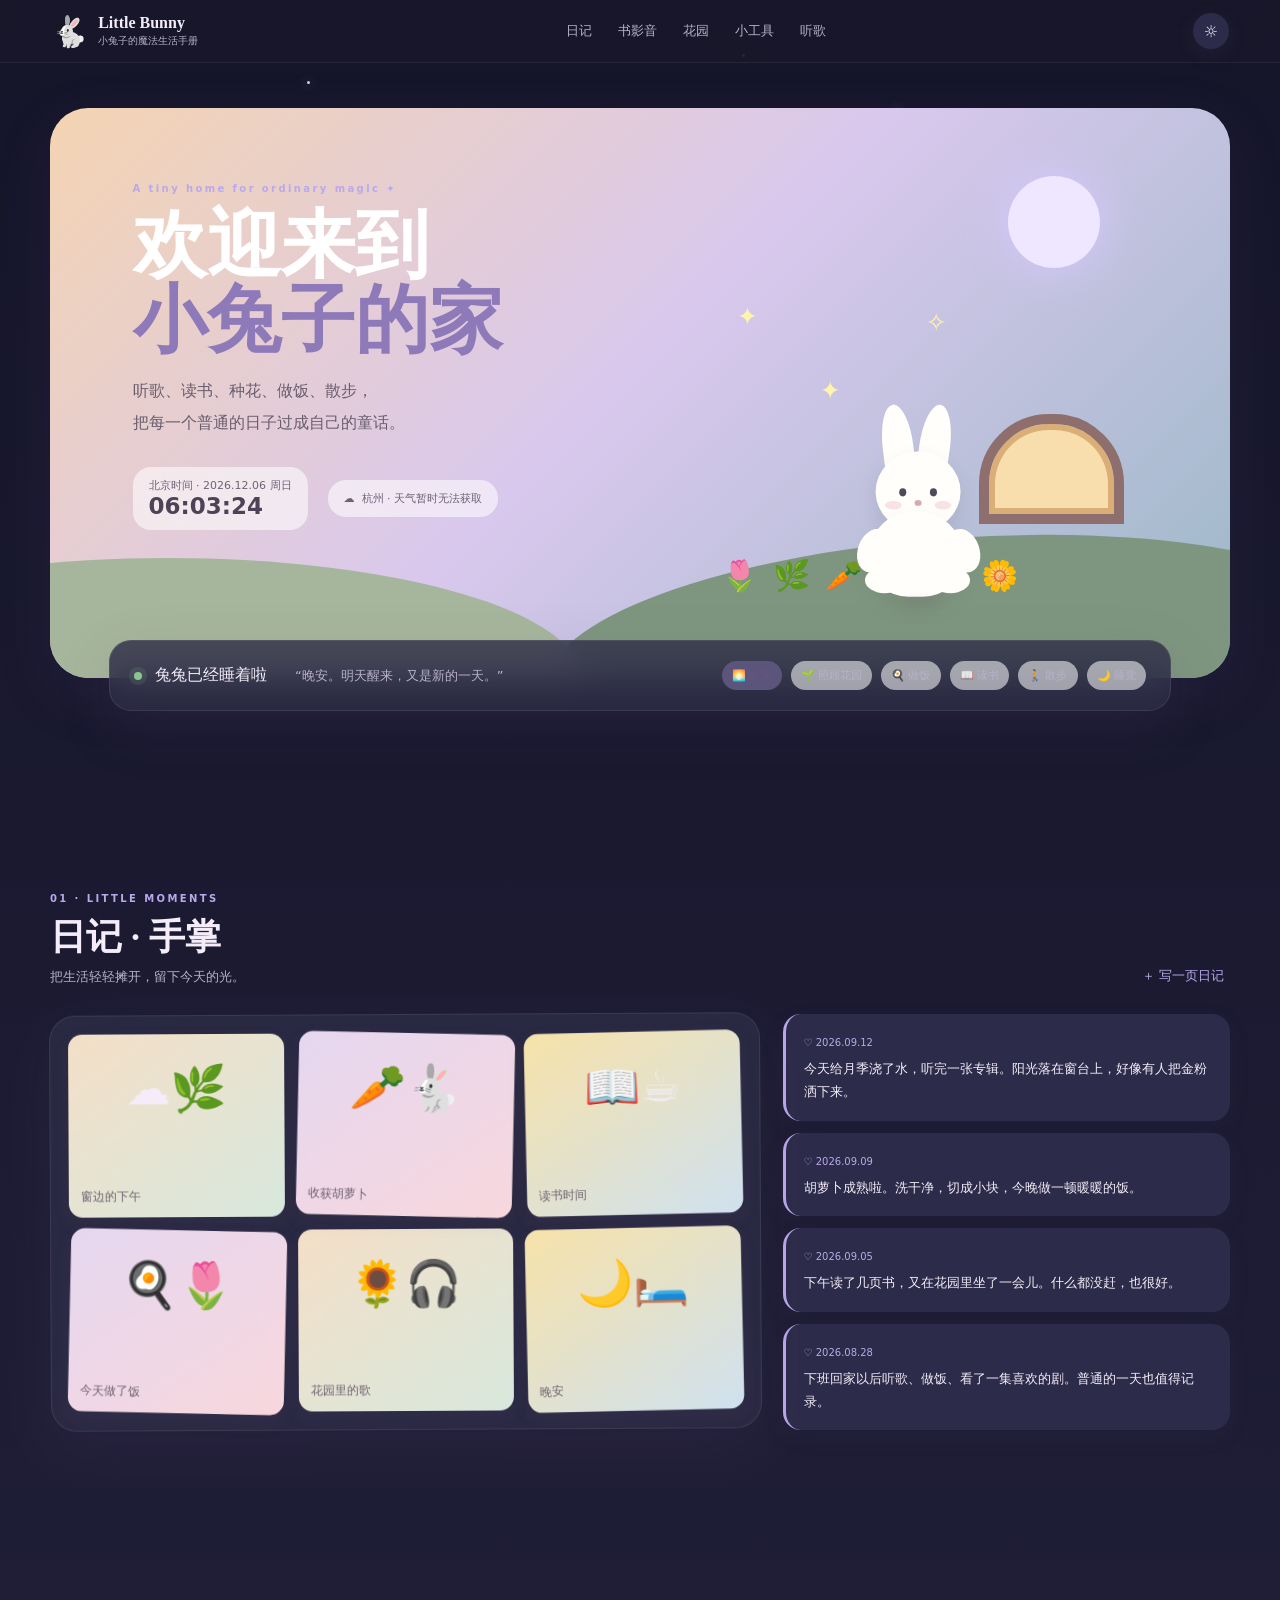
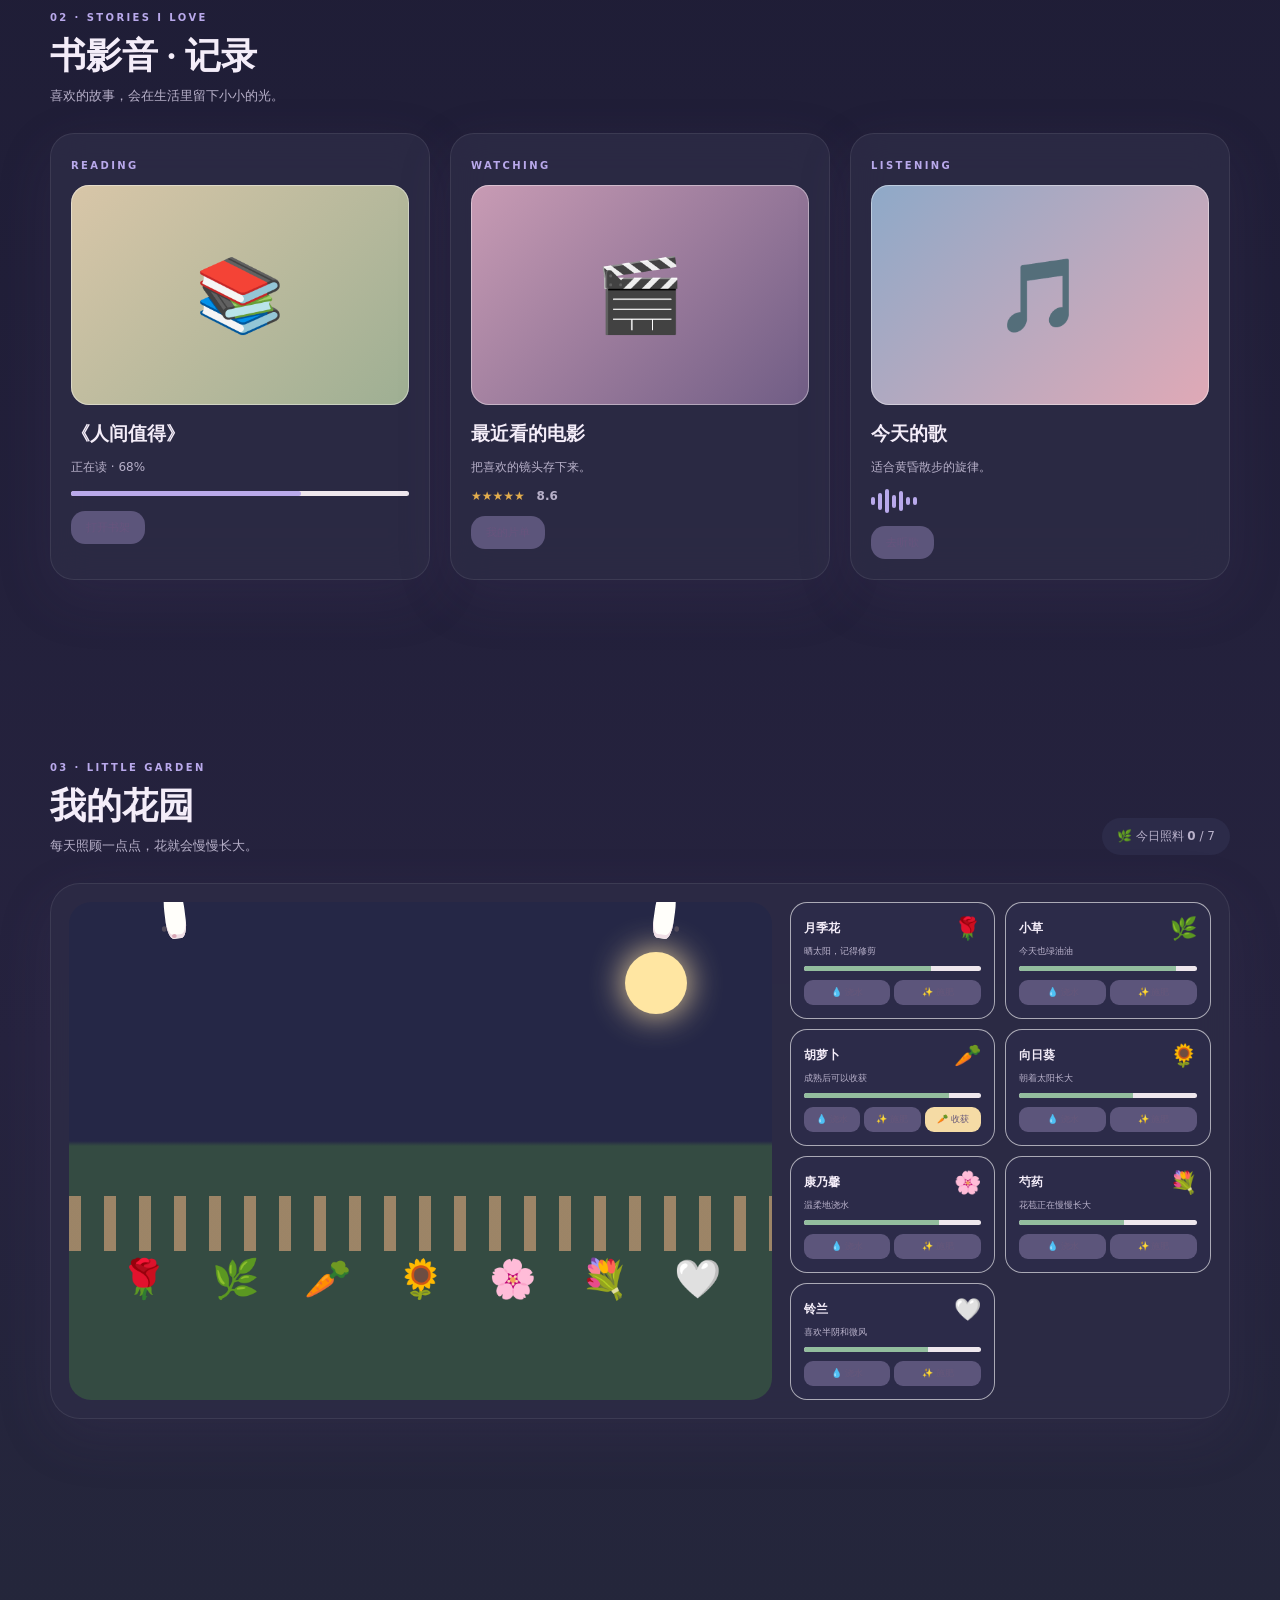
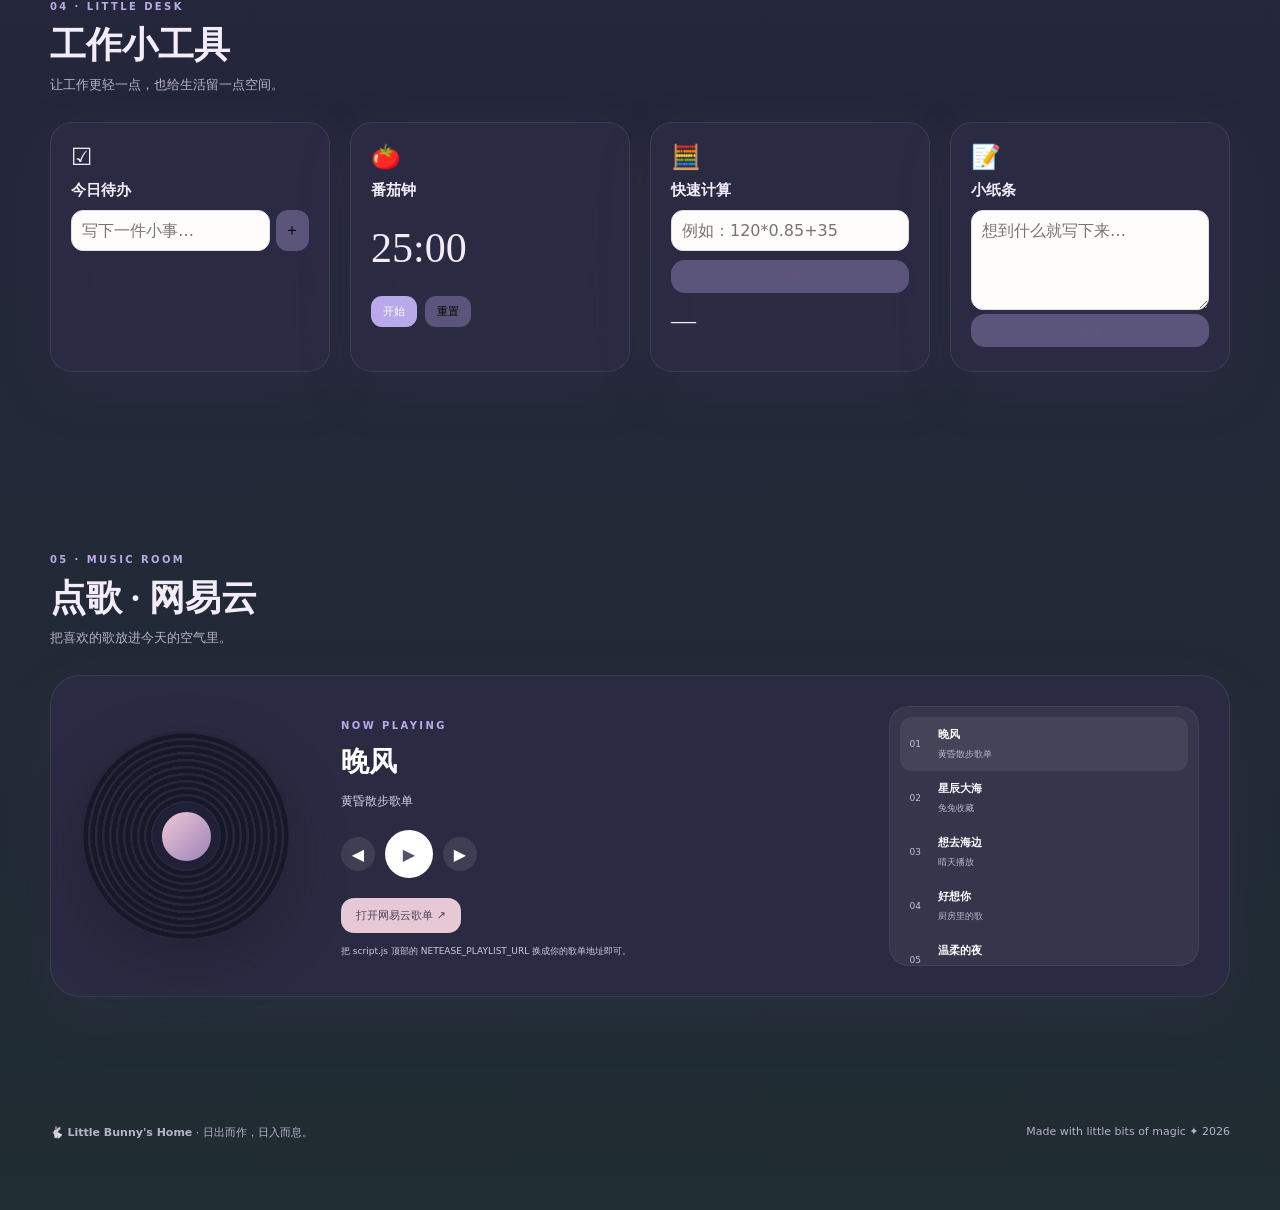
==== index.html @ 3f70b1b4 "Add files via upload" ====
<!doctype html>
<html lang="zh-CN">
<head>
  <meta charset="utf-8">
  <meta name="viewport" content="width=device-width, initial-scale=1">
  <meta name="theme-color" content="#8d7ab8">
  <meta name="description" content="小兔子的魔法生活手册：日记、书影音、花园、工作小工具与网易云音乐。">
  <title>Little Bunny's Home · 小兔子的魔法生活手册</title>
  <link rel="stylesheet" href="style.css">
</head>
<body>
  <div class="sky-layer" aria-hidden="true">
    <span class="star s1"></span><span class="star s2"></span><span class="star s3"></span>
    <span class="star s4"></span><span class="star s5"></span><span class="star s6"></span>
    <span class="cloud c1"></span><span class="cloud c2"></span>
  </div>

  <header class="topbar">
    <a class="brand" href="#home" aria-label="回到首页">
      <span class="brand-bunny">🐇</span>
      <span><b>Little Bunny</b><small>小兔子的魔法生活手册</small></span>
    </a>
    <nav>
      <a href="#diary">日记</a>
      <a href="#media">书影音</a>
      <a href="#garden">花园</a>
      <a href="#tools">小工具</a>
      <a href="#music">听歌</a>
    </nav>
    <button id="themeBtn" class="icon-btn" title="昼夜模式">☼</button>
  </header>

  <main>
    <section id="home" class="hero section">
      <div class="hero-art">
        <div class="hero-copy">
          <p class="eyebrow">A tiny home for ordinary magic ✦</p>
          <h1>欢迎来到<br><em>小兔子的家</em></h1>
          <p class="lead">听歌、读书、种花、做饭、散步，<br>把每一个普通的日子过成自己的童话。</p>
          <div class="hero-meta">
            <div><span id="cnDate">—</span><strong id="cnTime">--:--</strong></div>
            <div class="weather"><span id="weatherIcon">☁️</span><span id="weatherText">杭州天气加载中…</span></div>
          </div>
        </div>

        <div class="scene">
          <div class="moon"></div>
          <div class="hill h1"></div><div class="hill h2"></div>
          <div class="cottage-window"></div>
          <div id="heroBunny" class="bunny bunny-hero" data-state="read" aria-label="会做日常生活的白色小兔子">
            <span class="ear ear-l"></span><span class="ear ear-r"></span>
            <span class="head"><i class="eye eye-l"></i><i class="eye eye-r"></i><i class="nose"></i><i class="cheek cheek-l"></i><i class="cheek cheek-r"></i></span>
            <span class="body"></span><span class="paw paw-l"></span><span class="paw paw-r"></span>
            <span class="foot foot-l"></span><span class="foot foot-r"></span>
            <span class="prop prop-book">📖</span>
            <span class="prop prop-cup">☕</span>
            <span class="prop prop-water">💧</span>
          </div>
          <div class="garden-silhouette"><span>🌷</span><span>🌿</span><span>🥕</span><span>🌻</span><span>🌸</span><span>🌼</span></div>
          <div class="firefly f1">✦</div><div class="firefly f2">✧</div><div class="firefly f3">✦</div>
        </div>
      </div>

      <div class="daily-card glass">
        <div>
          <span class="status-dot"></span>
          <span id="bunnyStatus">兔兔正在读书</span>
        </div>
        <p id="bunnyThought">“今天也要留一点时间给喜欢的事情。”</p>
        <div class="routine">
          <span class="routine-item active">🌅 起床</span>
          <span class="routine-item">🌱 照顾花园</span>
          <span class="routine-item">🍳 做饭</span>
          <span class="routine-item">📖 读书</span>
          <span class="routine-item">🚶 散步</span>
          <span class="routine-item">🌙 睡觉</span>
        </div>
      </div>
    </section>

    <section id="diary" class="section">
      <div class="section-heading">
        <div><span class="section-kicker">01 · LITTLE MOMENTS</span><h2>日记 · 手掌</h2><p>把生活轻轻摊开，留下今天的光。</p></div>
        <button class="text-btn" onclick="addDiary()">＋ 写一页日记</button>
      </div>
      <div class="diary-grid">
        <article class="photo-wall glass">
          <div class="photo p1"><div>☁️🌿</div><span>窗边的下午</span></div>
          <div class="photo p2"><div>🥕🐇</div><span>收获胡萝卜</span></div>
          <div class="photo p3"><div>📖☕</div><span>读书时间</span></div>
          <div class="photo p4"><div>🍳🌷</div><span>今天做了饭</span></div>
          <div class="photo p5"><div>🌻🎧</div><span>花园里的歌</span></div>
          <div class="photo p6"><div>🌙🛏️</div><span>晚安</span></div>
        </article>
        <div id="diaryList" class="timeline"></div>
      </div>
    </section>

    <section id="media" class="section">
      <div class="section-heading">
        <div><span class="section-kicker">02 · STORIES I LOVE</span><h2>书影音 · 记录</h2><p>喜欢的故事，会在生活里留下小小的光。</p></div>
      </div>
      <div class="media-grid">
        <article class="media-card glass">
          <span class="tag">READING</span><div class="cover book-cover">📚</div>
          <h3>《人间值得》</h3><p>正在读 · 68%</p><div class="progress"><i style="width:68%"></i></div>
          <button class="soft-btn">打开书架</button>
        </article>
        <article class="media-card glass">
          <span class="tag">WATCHING</span><div class="cover movie-cover">🎬</div>
          <h3>最近看的电影</h3><p>把喜欢的镜头存下来。</p><div class="rating">★★★★★ <b>8.6</b></div>
          <button class="soft-btn">我的片单</button>
        </article>
        <article class="media-card glass">
          <span class="tag">LISTENING</span><div class="cover music-cover">🎵</div>
          <h3>今天的歌</h3><p>适合黄昏散步的旋律。</p><div class="wave"><i></i><i></i><i></i><i></i><i></i><i></i><i></i></div>
          <button class="soft-btn" onclick="document.querySelector('#music').scrollIntoView({behavior:'smooth'})">去听歌</button>
        </article>
      </div>
    </section>

    <section id="garden" class="section">
      <div class="section-heading">
        <div><span class="section-kicker">03 · LITTLE GARDEN</span><h2>我的花园</h2><p>每天照顾一点点，花就会慢慢长大。</p></div>
        <div class="garden-score">🌿 今日照料 <b id="gardenScore">0</b> / 7</div>
      </div>
      <div class="garden-wrap glass">
        <div class="garden-scene">
          <div class="sun"></div><div class="garden-fence"></div>
          <div class="garden-bunny bunny-small" id="gardenBunny">
            <span class="ear ear-l"></span><span class="ear ear-r"></span><span class="head"><i class="eye eye-l"></i><i class="eye eye-r"></i><i class="nose"></i></span><span class="body"></span><span class="foot foot-l"></span><span class="foot foot-r"></span>
          </div>
          <div class="plants" id="plantScene"></div>
        </div>
        <div class="plant-list" id="plantList"></div>
      </div>
    </section>

    <section id="tools" class="section">
      <div class="section-heading">
        <div><span class="section-kicker">04 · LITTLE DESK</span><h2>工作小工具</h2><p>让工作更轻一点，也给生活留一点空间。</p></div>
      </div>
      <div class="tools-grid">
        <article class="tool glass">
          <div class="tool-icon">☑️</div><h3>今日待办</h3>
          <div class="todo-row"><input id="todoInput" placeholder="写下一件小事…" /><button onclick="addTodo()">＋</button></div>
          <ul id="todoList"></ul>
        </article>
        <article class="tool glass">
          <div class="tool-icon">🍅</div><h3>番茄钟</h3>
          <div id="timer">25:00</div><div class="timer-actions"><button onclick="startTimer()">开始</button><button onclick="resetTimer()">重置</button></div>
        </article>
        <article class="tool glass">
          <div class="tool-icon">🧮</div><h3>快速计算</h3>
          <input id="calc" class="calc-input" placeholder="例如：120*0.85+35" />
          <button class="soft-btn full" onclick="calculate()">计算</button>
          <div id="calcResult" class="calc-result">—</div>
        </article>
        <article class="tool glass">
          <div class="tool-icon">📝</div><h3>小纸条</h3>
          <textarea id="memo" placeholder="想到什么就写下来…"></textarea>
          <button class="soft-btn full" onclick="saveMemo()">保存</button>
        </article>
      </div>
    </section>

    <section id="music" class="section">
      <div class="section-heading">
        <div><span class="section-kicker">05 · MUSIC ROOM</span><h2>点歌 · 网易云</h2><p>把喜欢的歌放进今天的空气里。</p></div>
      </div>
      <div class="music-room glass">
        <div class="record"><div class="record-hole"></div></div>
        <div class="music-info">
          <span class="tag">NOW PLAYING</span>
          <h3 id="trackTitle">我的网易云歌单</h3>
          <p id="trackArtist">点击下面的按钮打开你的歌单</p>
          <div class="player-actions">
            <button onclick="prevTrack()">◀</button><button class="play-btn" onclick="toggleAudio()">▶</button><button onclick="nextTrack()">▶</button>
          </div>
          <a id="neteaseLink" class="netease-btn" href="https://music.163.com/" target="_blank" rel="noopener">打开网易云歌单 ↗</a>
          <small class="hint">把 script.js 顶部的 NETEASE_PLAYLIST_URL 换成你的歌单地址即可。</small>
        </div>
        <div class="playlist" id="playlist"></div>
      </div>
    </section>
  </main>

  <footer>
    <div>🐇 <b>Little Bunny's Home</b> · 日出而作，日入而息。</div>
    <div>Made with little bits of magic ✦ <span id="year"></span></div>
  </footer>

  <audio id="bgAudio" loop preload="none"></audio>
  <div id="toast" role="status" aria-live="polite"></div>
  <script src="script.js"></script>
</body>
</html>
---- style.css ----
:root{
  --cream:#fffaf0;--paper:#fffdf8;--ink:#51475e;--muted:#8c8195;--lav:#9b89c9;
  --lav2:#dcd2f3;--pink:#efb8c8;--peach:#f7cda7;--mint:#b9d9c9;--green:#789f82;
  --gold:#e9bd67;--night:#24243c;--shadow:0 18px 55px rgba(88,68,112,.15);
  --radius:26px;--transition:all .35s cubic-bezier(.2,.75,.25,1);
}
*{box-sizing:border-box}html{scroll-behavior:smooth}body{margin:0;font-family:"Noto Sans SC","PingFang SC","Microsoft YaHei",system-ui,sans-serif;color:var(--ink);background:linear-gradient(#fff8ee,#f6f1fb 50%,#eef5ee);overflow-x:hidden}
body.night{--cream:#202039;--paper:#2c2b49;--ink:#f4edf9;--muted:#b8b1ca;--lav:#b9a9eb;--lav2:#5c557b;--pink:#9b627c;--peach:#a97855;--mint:#587b6d;--green:#93bd9e;--gold:#e4c47a;background:linear-gradient(#15152a,#26233f 60%,#202d32)}
button,a,input,textarea{font:inherit}button{cursor:pointer;border:0}a{text-decoration:none;color:inherit}
.sky-layer{position:fixed;inset:0;pointer-events:none;z-index:-1;overflow:hidden}.star{position:absolute;width:3px;height:3px;border-radius:50%;background:#fff;opacity:0;box-shadow:0 0 12px #fff;transition:opacity 1s}.night .star{opacity:.8}.s1{left:8%;top:16%}.s2{left:24%;top:9%}.s3{left:45%;top:19%}.s4{left:70%;top:12%}.s5{left:86%;top:24%}.s6{left:58%;top:6%}
.cloud{position:absolute;width:170px;height:55px;border-radius:50px;background:rgba(255,255,255,.4);filter:blur(1px);animation:cloud 28s linear infinite}.c1{top:17%;left:-200px}.c2{top:32%;left:-350px;animation-duration:42s;animation-delay:7s;transform:scale(.7)}@keyframes cloud{to{transform:translateX(calc(100vw + 500px))}}
.topbar{position:sticky;top:0;z-index:50;display:flex;align-items:center;justify-content:space-between;padding:13px clamp(16px,4vw,58px);backdrop-filter:blur(18px);background:rgba(255,250,240,.72);border-bottom:1px solid rgba(150,130,170,.12)}.night .topbar{background:rgba(25,24,43,.76)}
.brand{display:flex;gap:10px;align-items:center}.brand-bunny{font-size:30px}.brand b{display:block;font-family:Georgia,serif;font-size:16px}.brand small{display:block;font-size:10px;color:var(--muted);margin-top:2px}.topbar nav{display:flex;gap:26px;font-size:13px;color:var(--muted)}.topbar nav a{transition:var(--transition)}.topbar nav a:hover{color:var(--lav);transform:translateY(-2px)}.icon-btn{width:36px;height:36px;border-radius:50%;background:var(--paper);box-shadow:0 5px 20px #77638b1c;color:var(--ink)}
.section{width:min(1180px,calc(100% - 32px));margin:0 auto;padding:88px 0}.hero{padding-top:45px}.hero-art{min-height:570px;border-radius:38px;overflow:hidden;position:relative;background:linear-gradient(135deg,#f4d4b2,#d9c8ed 48%,#9bb8c7);box-shadow:var(--shadow)}.hero-art:before{content:"";position:absolute;inset:0;background-image:url("assets/fairy-home.png");background-size:cover;background-position:center;opacity:.32;mix-blend-mode:multiply}.hero-copy{position:relative;z-index:4;padding:65px 7%;max-width:540px}.eyebrow,.section-kicker,.tag{font-size:10px;letter-spacing:2.4px;color:var(--lav);font-weight:800}.hero h1{font-family:Georgia,"Times New Roman",serif;font-size:clamp(42px,6vw,74px);line-height:1.02;margin:14px 0;color:#594a66}.night .hero h1{color:#fff}.hero h1 em{font-style:normal;color:#8e79b9}.lead{font-size:16px;line-height:2;color:#685d6d}.hero-meta{display:flex;gap:20px;align-items:center;margin-top:28px}.hero-meta>div{padding:11px 16px;border-radius:18px;background:#ffffff8f;backdrop-filter:blur(10px);font-size:11px;color:#6e6277}.hero-meta strong{font-size:23px;display:block;color:#4d4357}.weather{display:flex;align-items:center;gap:7px!important}.scene{position:absolute;inset:0;overflow:hidden}.moon{position:absolute;right:11%;top:12%;width:92px;height:92px;border-radius:50%;background:#fff3c6;box-shadow:0 0 55px #fff2bd}.night .moon{background:#eee7ff;box-shadow:0 0 50px #d6c9ff}.hill{position:absolute;bottom:-100px;border-radius:50% 50% 0 0;background:#829c87;width:70%;height:240px}.h1{right:-12%;transform:rotate(-4deg);background:#7e967f}.h2{left:-25%;bottom:-120px;background:#a6b69c}.cottage-window{position:absolute;right:9%;bottom:27%;width:145px;height:110px;border-radius:70px 70px 0 0;background:#f8ddad;border:10px solid #8e6f6e;box-shadow:inset 0 0 0 6px #d9ae77}.garden-silhouette{position:absolute;bottom:15%;right:18%;font-size:30px;display:flex;gap:15px;z-index:3}.firefly{position:absolute;color:#fff4ad;font-size:25px;animation:float 3s ease-in-out infinite}.f1{right:33%;top:47%}.f2{right:24%;top:35%;animation-delay:1s}.f3{right:40%;top:34%;animation-delay:1.8s}@keyframes float{50%{transform:translateY(-18px) scale(1.2);opacity:.45}}
.glass{background:rgba(255,253,248,.8);border:1px solid rgba(255,255,255,.72);box-shadow:var(--shadow);backdrop-filter:blur(18px)}.night .glass{background:rgba(45,44,71,.8);border-color:#ffffff15}
.daily-card{margin:-38px 5% 0;position:relative;z-index:6;padding:20px 24px;border-radius:22px;display:flex;align-items:center;gap:28px}.status-dot{display:inline-block;width:8px;height:8px;border-radius:50%;background:#8cc58d;margin-right:8px;box-shadow:0 0 0 5px #8cc58d22}.daily-card p{margin:0;color:var(--muted);font-size:13px;flex:1}.routine{display:flex;gap:9px;flex-wrap:wrap}.routine-item{padding:7px 10px;border-radius:30px;background:#ffffff8c;font-size:11px;color:var(--muted)}.routine-item.active{background:var(--lav2);color:#665681}.section-heading{display:flex;justify-content:space-between;align-items:end;gap:20px;margin-bottom:28px}.section-heading h2{font-family:Georgia,serif;font-size:36px;margin:7px 0 6px}.section-heading p{margin:0;color:var(--muted);font-size:13px}.text-btn{background:transparent;color:var(--lav);font-size:13px}
.diary-grid{display:grid;grid-template-columns:1.35fr .85fr;gap:22px}.photo-wall{border-radius:var(--radius);padding:18px;display:grid;grid-template-columns:repeat(3,1fr);gap:13px;transform:rotate(-.3deg)}.photo{min-height:150px;border-radius:14px;padding:12px;background:linear-gradient(145deg,#f4dfc7,#d8e8dd);box-shadow:0 7px 18px #68527218;display:flex;flex-direction:column;justify-content:space-between}.photo:nth-child(2n){transform:rotate(1.5deg);background:linear-gradient(145deg,#e5d7f0,#f8d7dd)}.photo:nth-child(3n){transform:rotate(-1deg);background:linear-gradient(145deg,#f7e2a9,#cfe1ef)}.photo div{font-size:45px;text-align:center;padding-top:16px}.photo span{font-family:cursive;font-size:12px;color:#6e6170}.timeline{display:flex;flex-direction:column;gap:12px}.entry{padding:17px 18px;border-radius:18px;background:var(--paper);box-shadow:0 7px 24px #66516b12;border-left:3px solid var(--lav)}.entry small{color:var(--lav);font-size:10px}.entry p{margin:7px 0 0;font-size:13px;line-height:1.8}
.media-grid,.tools-grid{display:grid;grid-template-columns:repeat(3,1fr);gap:20px}.media-card{padding:20px;border-radius:24px}.cover{height:220px;border-radius:18px;display:grid;place-items:center;font-size:72px;margin:12px 0 16px;box-shadow:inset 0 0 0 1px #fff6}.book-cover{background:linear-gradient(135deg,#d8c6a8,#9eaf93)}.movie-cover{background:linear-gradient(135deg,#c89bb4,#705d85)}.music-cover{background:linear-gradient(135deg,#8ea9c8,#e0a9b6)}.media-card h3{margin:0 0 5px}.media-card p{color:var(--muted);font-size:12px}.progress{height:5px;background:#eee7ed;border-radius:8px;margin:15px 0}.progress i{height:100%;display:block;border-radius:8px;background:var(--lav)}.soft-btn{padding:9px 15px;border-radius:14px;background:var(--lav2);color:#67547d;font-size:11px}.rating{font-size:12px;color:#e3ad4d;margin:13px 0}.rating b{color:var(--muted);margin-left:8px}.wave{height:26px;display:flex;align-items:center;gap:3px;margin:12px 0}.wave i{display:block;width:4px;border-radius:5px;background:var(--lav);height:8px;animation:wave 1s ease-in-out infinite}.wave i:nth-child(2){height:17px;animation-delay:.1s}.wave i:nth-child(3){height:24px;animation-delay:.2s}.wave i:nth-child(4){height:13px;animation-delay:.3s}.wave i:nth-child(5){height:20px;animation-delay:.4s}@keyframes wave{50%{transform:scaleY(.45)}}
.garden-score{padding:10px 15px;border-radius:20px;background:var(--paper);font-size:12px;color:var(--muted)}.garden-wrap{display:grid;grid-template-columns:1.25fr .75fr;gap:18px;border-radius:30px;padding:18px}.garden-scene{min-height:390px;border-radius:22px;position:relative;overflow:hidden;background:linear-gradient(#b9dcf1 0 48%,#b6cba2 49% 100%)}.night .garden-scene{background:linear-gradient(#252746 0 48%,#344b42 49% 100%)}.sun{position:absolute;right:12%;top:10%;width:62px;height:62px;border-radius:50%;background:#ffe6a2;box-shadow:0 0 35px #ffe3a6}.garden-fence{position:absolute;bottom:30%;left:0;right:0;height:55px;background:repeating-linear-gradient(90deg,#c99d76 0 12px,transparent 12px 35px);opacity:.7}.plants{position:absolute;bottom:20%;left:4%;right:4%;display:flex;justify-content:space-around;align-items:end;font-size:38px}.bunny{position:absolute;width:105px;height:135px;z-index:4;transition:transform .5s}.bunny-hero{right:22%;bottom:17%;transform:scale(1.18)}.bunny-small{left:43%;bottom:20%;transform:scale(.78)}.bunny .head{position:absolute;width:72px;height:68px;left:17px;top:15px;border-radius:50%;background:#fffefa;box-shadow:0 7px 15px #65545a22}.bunny .body{position:absolute;width:78px;height:72px;left:12px;top:66px;border-radius:48% 48% 42% 42%;background:#fffefa;box-shadow:0 10px 17px #65545a22}.ear{position:absolute;width:26px;height:72px;background:#fffefa;border-radius:80% 80% 50% 50%;top:-25px;z-index:0;box-shadow:inset 0 -5px 0 #f0dfe6}.ear-l{left:23px;transform:rotate(-7deg)}.ear-r{right:25px;transform:rotate(8deg)}.eye{position:absolute;width:6px;height:7px;border-radius:50%;background:#50495a;top:31px}.eye-l{left:20px}.eye-r{right:20px}.nose{position:absolute;width:6px;height:5px;border-radius:50%;background:#d9a8b6;left:33px;top:41px}.cheek{position:absolute;width:14px;height:7px;background:#f3cbd3;border-radius:50%;top:42px;opacity:.55}.cheek-l{left:8px}.cheek-r{right:8px}.paw{position:absolute;width:27px;height:38px;background:#fffefa;border-radius:50%;top:80px;z-index:5}.paw-l{left:2px;transform:rotate(20deg)}.paw-r{right:0;transform:rotate(-20deg)}.foot{position:absolute;width:33px;height:22px;border-radius:50%;background:#fffefa;bottom:0;z-index:2}.foot-l{left:8px}.foot-r{right:8px}.prop{position:absolute;z-index:8;opacity:0;transform:scale(.7);transition:.4s}.prop-book{left:25px;top:82px}.prop-cup{right:-5px;top:95px}.prop-water{right:-9px;top:76px}.bunny[data-state="read"] .prop-book,.bunny[data-state="listen"] .prop-cup,.bunny[data-state="water"] .prop-water{opacity:1;transform:scale(1)}.bunny[data-state="sleep"]{animation:sleep 3s ease-in-out infinite}.bunny[data-state="walk"]{animation:hop .8s ease-in-out infinite}.bunny[data-state="cook"] .body{transform:rotate(-4deg)}@keyframes hop{50%{transform:translateY(-12px) translateX(15px)} }@keyframes sleep{50%{transform:translateY(8px) scale(.97)}}
.plant-list{display:grid;grid-template-columns:1fr 1fr;gap:10px;align-content:start}.plant{padding:13px;border-radius:17px;background:var(--paper);border:1px solid #ffffff99}.plant-top{display:flex;justify-content:space-between;gap:5px;align-items:center}.plant-name{font-size:12px;font-weight:700}.plant-emoji{font-size:22px}.plant small{display:block;color:var(--muted);font-size:9px;margin:4px 0 8px}.bar{height:5px;background:#eee7ed;border-radius:10px;overflow:hidden}.bar i{display:block;height:100%;background:var(--green);transition:width .5s}.plant-actions{display:flex;gap:4px;margin-top:9px}.plant-actions button{flex:1;padding:6px 3px;border-radius:9px;background:var(--lav2);font-size:9px;color:#66577a}.plant-actions button:disabled{opacity:.4}.harvest{background:#f5dba5!important}
.tools-grid{grid-template-columns:repeat(4,1fr)}.tool{border-radius:22px;padding:20px;min-height:250px}.tool-icon{font-size:24px}.tool h3{font-size:15px;margin:10px 0}.todo-row{display:flex;gap:6px}.todo-row input,.calc-input,textarea{width:100%;border:1px solid #e3dce9;background:#fffdfb;border-radius:12px;padding:10px;outline:none;color:var(--ink)}.todo-row button{width:38px;border-radius:12px;background:var(--lav2)}ul{padding:0;margin:12px 0;list-style:none}li{font-size:11px;padding:7px 0;border-bottom:1px dashed #dcd4e2;display:flex;justify-content:space-between;gap:6px}li.done{text-decoration:line-through;color:#aaa}.delete{background:none;color:#aaa}.timer-actions{display:flex;gap:8px}.timer-actions button{padding:8px 12px;border-radius:11px;background:var(--lav2);font-size:11px}.timer-actions button:first-child{background:var(--lav);color:white}.tool #timer{font-family:Georgia,serif;font-size:42px;margin:24px 0}.calc-input{margin-bottom:9px}.full{width:100%}.calc-result{font-family:Georgia,serif;font-size:25px;margin-top:14px}textarea{height:100px;resize:vertical}
.music-room{border-radius:30px;padding:30px;display:grid;grid-template-columns:230px 1fr 310px;gap:30px;align-items:center;background:linear-gradient(135deg,#34355b,#59547f 60%,#8d7390);color:#fff}.record{width:210px;height:210px;border-radius:50%;background:repeating-radial-gradient(circle,#171827 0 4px,#25263b 5px 7px);display:grid;place-items:center;box-shadow:0 20px 50px #1b1a2e80;animation:spin 8s linear infinite}.record-hole{width:65px;height:65px;border-radius:50%;background:linear-gradient(135deg,#efc8d4,#9b82b9);border:8px solid #202139}@keyframes spin{to{transform:rotate(360deg)}}.music-info h3{font-family:Georgia,serif;font-size:28px;margin:10px 0}.music-info p{color:#d8d3e5;font-size:12px}.player-actions{display:flex;gap:10px;align-items:center;margin:20px 0}.player-actions button{width:34px;height:34px;border-radius:50%;background:#ffffff18;color:#fff}.player-actions .play-btn{width:48px;height:48px;background:#fff;color:#55506d}.netease-btn{display:inline-block;padding:10px 15px;border-radius:13px;background:#e7c8d5;color:#4d4259;font-size:11px}.hint{display:block;color:#cfc9df;margin-top:12px;font-size:9px}.playlist{background:#ffffff0d;border:1px solid #ffffff12;border-radius:20px;padding:10px;max-height:260px;overflow:auto}.track{display:flex;gap:10px;align-items:center;padding:10px;border-radius:12px;cursor:pointer}.track:hover,.track.active{background:#ffffff12}.track-num{font-size:9px;color:#c6bfd4;width:18px}.track b{display:block;font-size:11px}.track small{color:#bbb4cd;font-size:9px}
footer{width:min(1180px,calc(100% - 32px));margin:0 auto;padding:40px 0 70px;display:flex;justify-content:space-between;color:var(--muted);font-size:11px}.bunny-hero:after{content:"";position:absolute;left:38px;bottom:-11px;width:34px;height:7px;border-radius:50%;background:#62566a1c;filter:blur(3px)}#toast{position:fixed;left:50%;bottom:25px;transform:translate(-50%,20px);padding:11px 17px;border-radius:20px;background:#4e4560;color:#fff;font-size:11px;opacity:0;pointer-events:none;transition:.3s;z-index:100}.show-toast{opacity:1!important;transform:translate(-50%,0)!important}
@media(max-width:900px){.topbar nav{display:none}.hero-art{min-height:650px}.hero-copy{padding:45px 28px;max-width:100%}.scene{top:240px}.bunny-hero{right:24%;bottom:16%;transform:scale(.9)}.diary-grid,.garden-wrap{grid-template-columns:1fr}.media-grid{grid-template-columns:repeat(3,1fr)}.tools-grid{grid-template-columns:repeat(2,1fr)}.music-room{grid-template-columns:170px 1fr}.record{width:160px;height:160px}.playlist{grid-column:1/-1}}
@media(max-width:620px){.section{padding:65px 0}.hero{padding-top:20px}.hero-art{border-radius:25px;min-height:670px}.hero h1{font-size:43px}.hero-meta{flex-wrap:wrap}.daily-card{margin:-25px 3% 0;display:block}.daily-card p{margin:12px 0}.photo-wall{grid-template-columns:repeat(2,1fr)}.photo{min-height:130px}.media-grid,.tools-grid{grid-template-columns:1fr}.section-heading{align-items:start;flex-direction:column}.garden-scene{min-height:340px}.plant-list{grid-template-columns:1fr 1fr}.music-room{grid-template-columns:1fr;padding:22px}.record{margin:auto}.music-info{text-align:center}.player-actions{justify-content:center}footer{display:block;text-align:center;line-height:2.1}.brand small{display:none}}
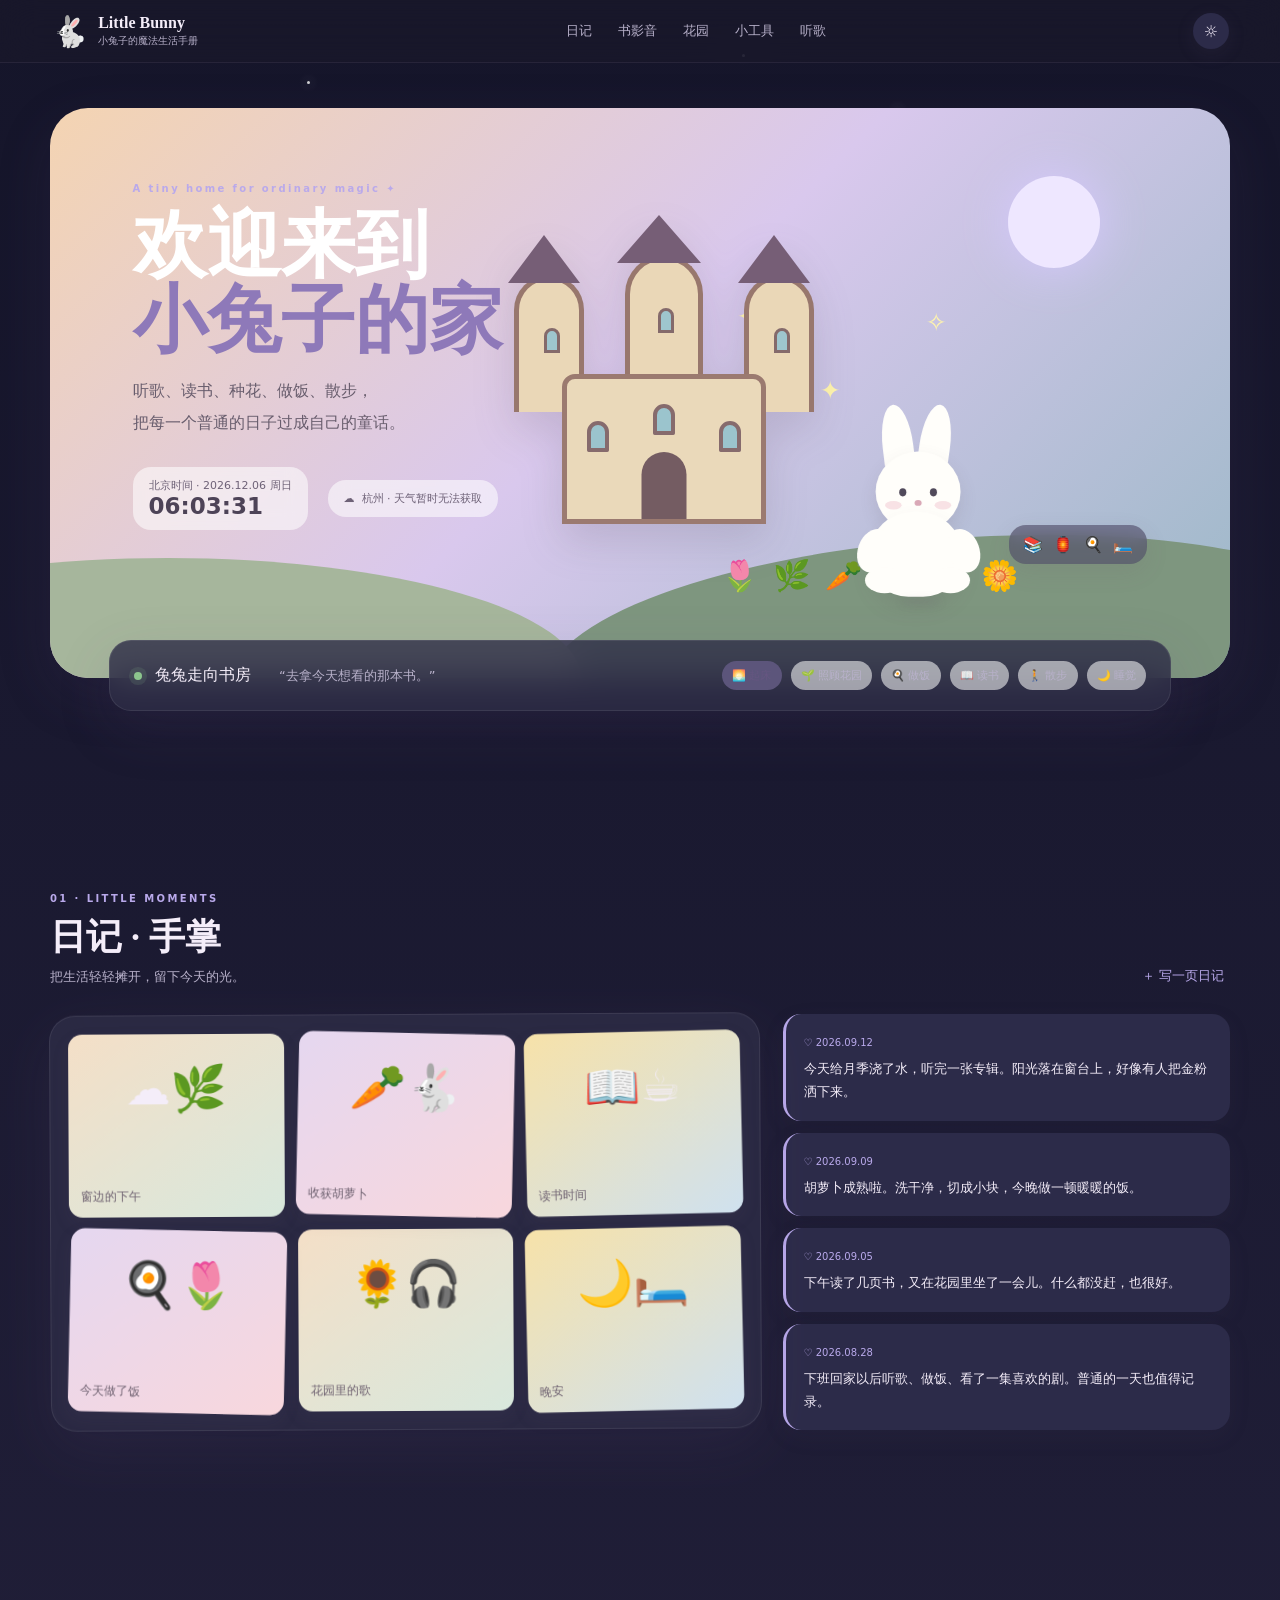
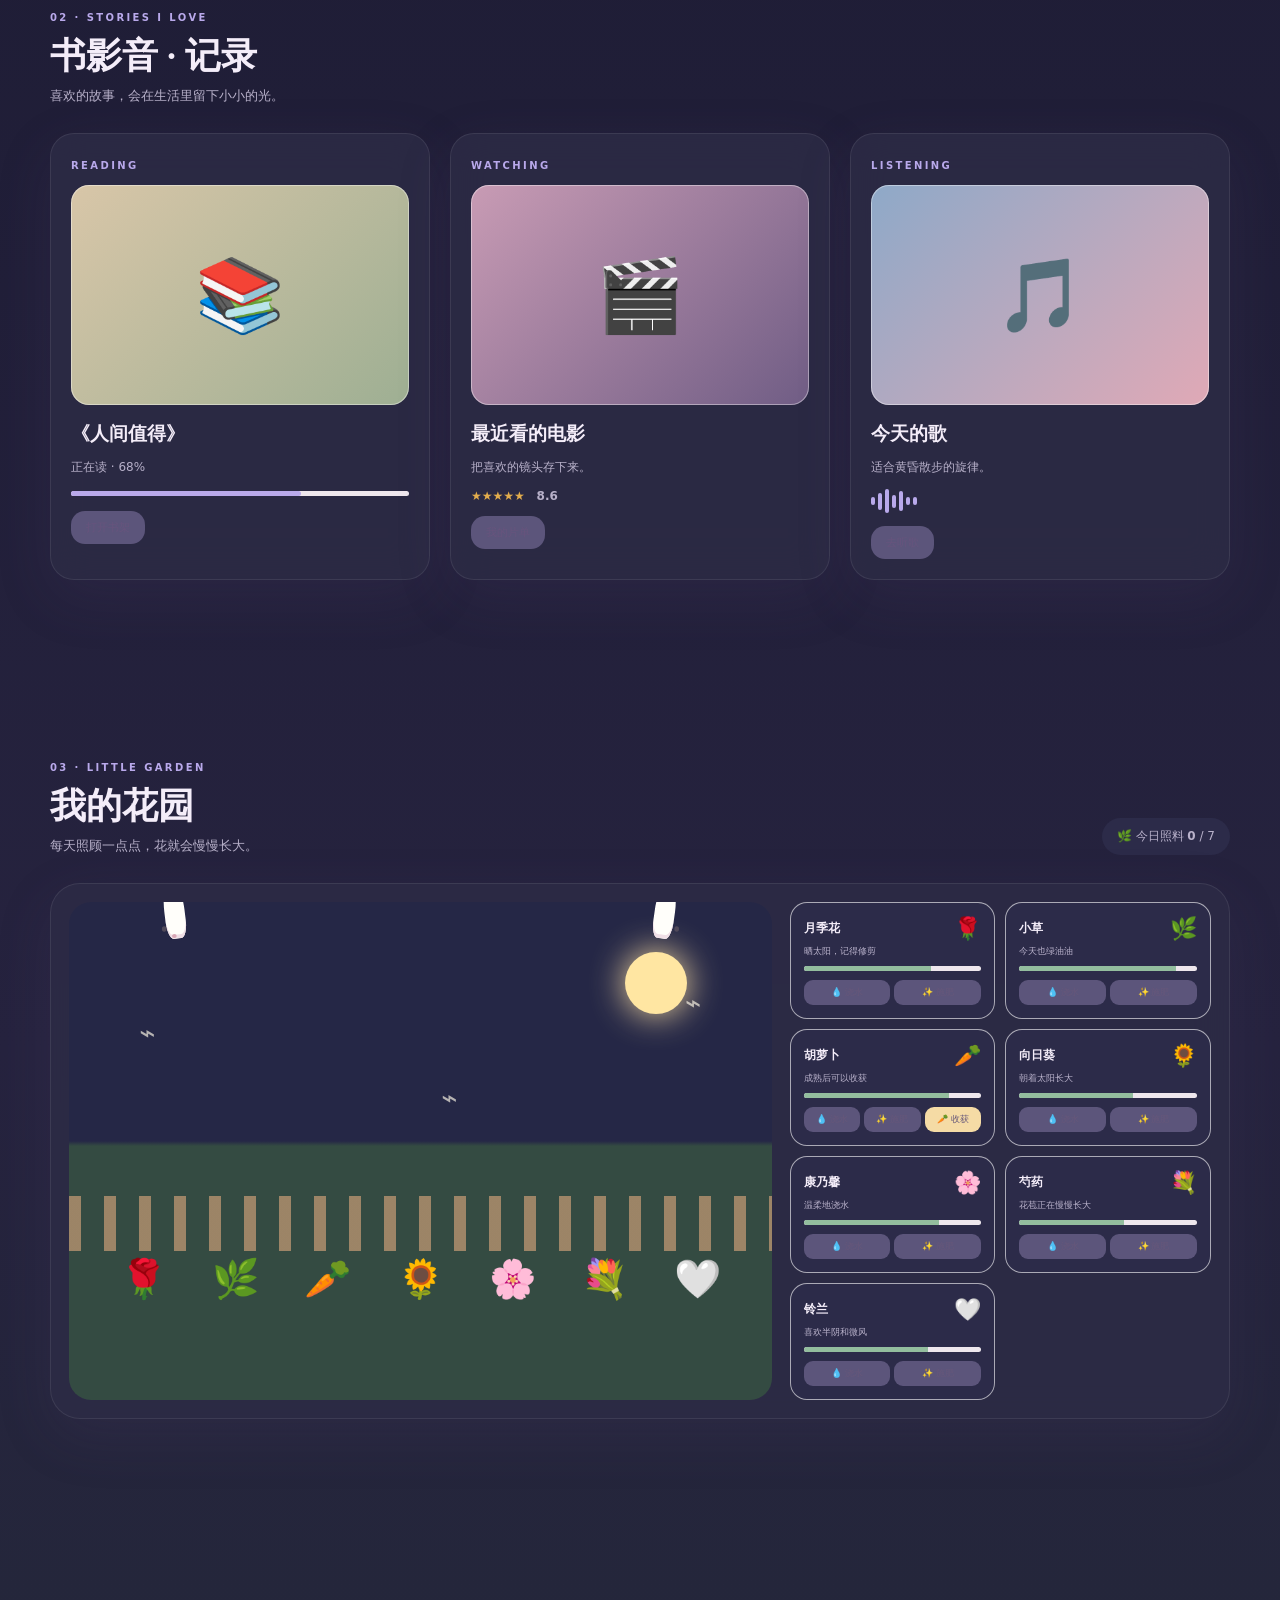
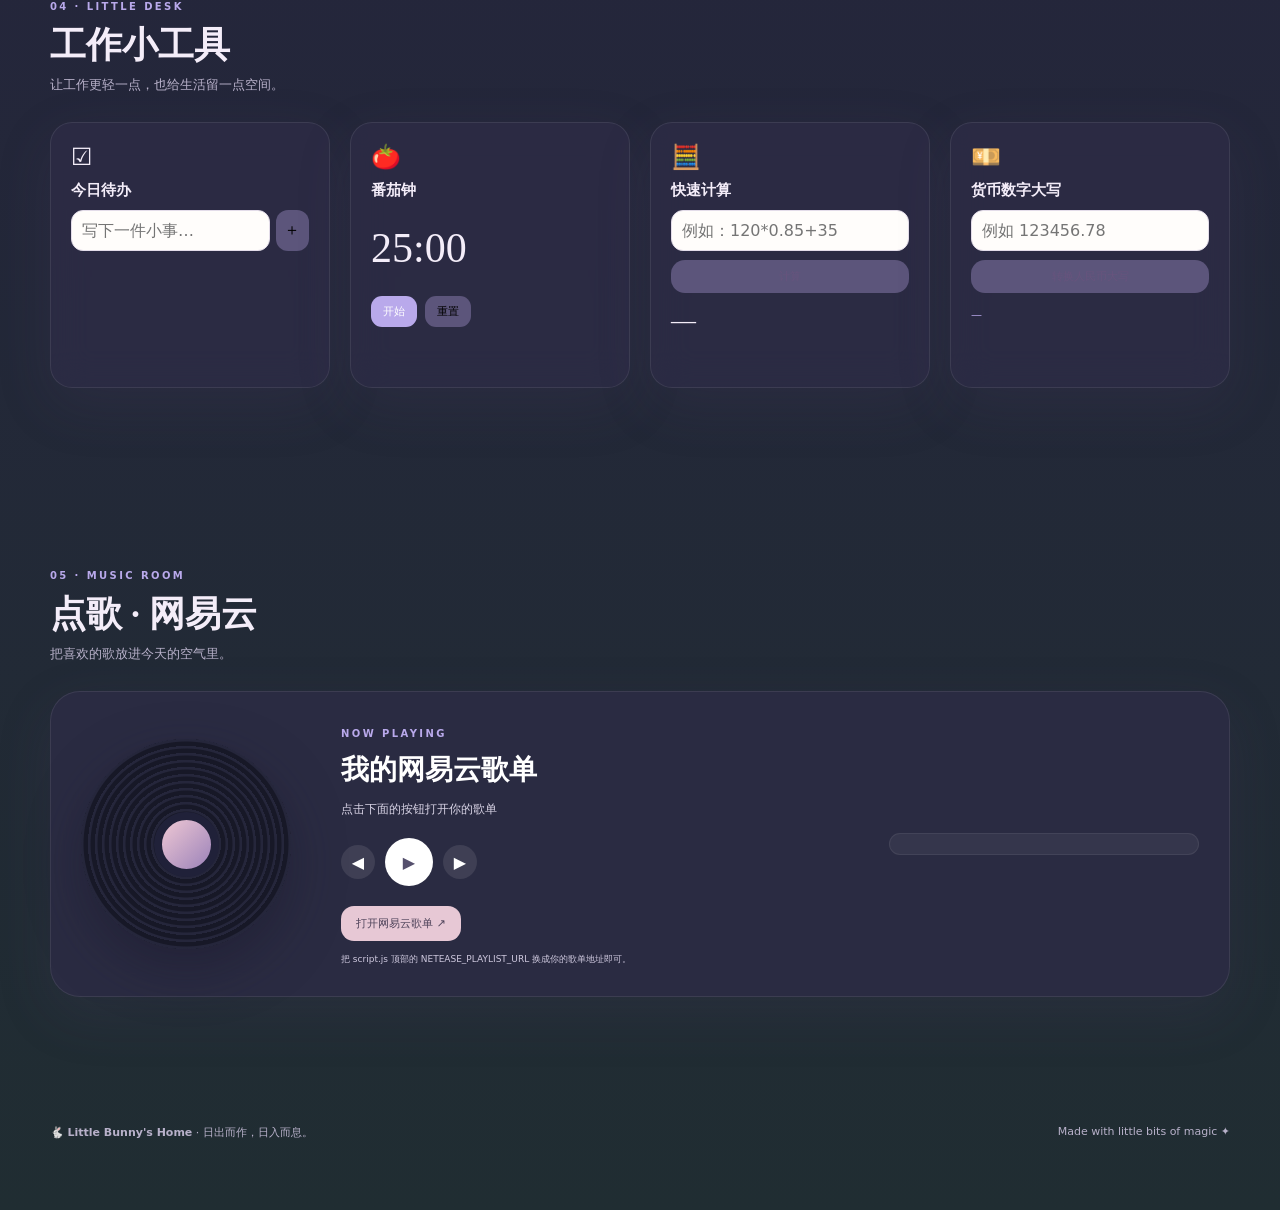
==== commit 6338ebcf: "Add files via upload" ====
--- a/index.html
+++ b/index.html
@@ -46,7 +46,11 @@
         <div class="scene">
           <div class="moon"></div>
           <div class="hill h1"></div><div class="hill h2"></div>
-          <div class="cottage-window"></div>
+          <div class="fairy-castle" aria-hidden="true">
+  <div class="castle-tower ct1"><span></span></div><div class="castle-tower ct2"><span></span></div><div class="castle-tower ct3"><span></span></div>
+  <div class="castle-house"><i class="castle-door"></i><i class="castle-win cw1"></i><i class="castle-win cw2"></i><i class="castle-win cw3"></i></div>
+</div>
+<div class="room-glow"><span>📚</span><span>🏮</span><span>🍳</span><span>🛏️</span></div>
           <div id="heroBunny" class="bunny bunny-hero" data-state="read" aria-label="会做日常生活的白色小兔子">
             <span class="ear ear-l"></span><span class="ear ear-r"></span>
             <span class="head"><i class="eye eye-l"></i><i class="eye eye-r"></i><i class="nose"></i><i class="cheek cheek-l"></i><i class="cheek cheek-r"></i></span>
@@ -126,7 +130,7 @@
       </div>
       <div class="garden-wrap glass">
         <div class="garden-scene">
-          <div class="sun"></div><div class="garden-fence"></div>
+          <div class="sun"></div><div class="garden-fence"></div><div class="wind-line wl1">⌁</div><div class="wind-line wl2">⌁</div><div class="wind-line wl3">⌁</div>
           <div class="garden-bunny bunny-small" id="gardenBunny">
             <span class="ear ear-l"></span><span class="ear ear-r"></span><span class="head"><i class="eye eye-l"></i><i class="eye eye-r"></i><i class="nose"></i></span><span class="body"></span><span class="foot foot-l"></span><span class="foot foot-r"></span>
           </div>
@@ -157,9 +161,10 @@
           <div id="calcResult" class="calc-result">—</div>
         </article>
         <article class="tool glass">
-          <div class="tool-icon">📝</div><h3>小纸条</h3>
-          <textarea id="memo" placeholder="想到什么就写下来…"></textarea>
-          <button class="soft-btn full" onclick="saveMemo()">保存</button>
+          <div class="tool-icon">💴</div><h3>货币数字大写</h3>
+          <input id="moneyInput" class="calc-input" inputmode="decimal" placeholder="例如 123456.78">
+          <button class="soft-btn full" onclick="moneyUpper()">转换人民币大写</button>
+          <div id="moneyResult" class="money-result">—</div>
         </article>
       </div>
     </section>
--- a/style.css
+++ b/style.css
@@ -23,3 +23,15 @@
 footer{width:min(1180px,calc(100% - 32px));margin:0 auto;padding:40px 0 70px;display:flex;justify-content:space-between;color:var(--muted);font-size:11px}.bunny-hero:after{content:"";position:absolute;left:38px;bottom:-11px;width:34px;height:7px;border-radius:50%;background:#62566a1c;filter:blur(3px)}#toast{position:fixed;left:50%;bottom:25px;transform:translate(-50%,20px);padding:11px 17px;border-radius:20px;background:#4e4560;color:#fff;font-size:11px;opacity:0;pointer-events:none;transition:.3s;z-index:100}.show-toast{opacity:1!important;transform:translate(-50%,0)!important}
 @media(max-width:900px){.topbar nav{display:none}.hero-art{min-height:650px}.hero-copy{padding:45px 28px;max-width:100%}.scene{top:240px}.bunny-hero{right:24%;bottom:16%;transform:scale(.9)}.diary-grid,.garden-wrap{grid-template-columns:1fr}.media-grid{grid-template-columns:repeat(3,1fr)}.tools-grid{grid-template-columns:repeat(2,1fr)}.music-room{grid-template-columns:170px 1fr}.record{width:160px;height:160px}.playlist{grid-column:1/-1}}
 @media(max-width:620px){.section{padding:65px 0}.hero{padding-top:20px}.hero-art{border-radius:25px;min-height:670px}.hero h1{font-size:43px}.hero-meta{flex-wrap:wrap}.daily-card{margin:-25px 3% 0;display:block}.daily-card p{margin:12px 0}.photo-wall{grid-template-columns:repeat(2,1fr)}.photo{min-height:130px}.media-grid,.tools-grid{grid-template-columns:1fr}.section-heading{align-items:start;flex-direction:column}.garden-scene{min-height:340px}.plant-list{grid-template-columns:1fr 1fr}.music-room{grid-template-columns:1fr;padding:22px}.record{margin:auto}.music-info{text-align:center}.player-actions{justify-content:center}footer{display:block;text-align:center;line-height:2.1}.brand small{display:none}}
+
+/* Castle-home visual layer */
+.fairy-castle{position:absolute;z-index:3;left:52%;bottom:27%;width:300px;height:240px;transform:translateX(-50%);filter:drop-shadow(0 17px 20px #4d465329)}
+.castle-house{position:absolute;left:48px;right:48px;bottom:0;height:150px;border:5px solid #9b7a70;border-radius:13px 13px 0 0;background:#ead9ba}.castle-door{position:absolute;left:50%;bottom:0;transform:translateX(-50%);width:45px;height:67px;border-radius:25px 25px 0 0;background:#745c62}.castle-win{position:absolute;width:22px;height:31px;border-radius:13px 13px 2px 2px;background:#9bc4cd;border:4px solid #866b6d;top:42px}.cw1{left:20px}.cw2{left:50%;transform:translateX(-50%);top:25px}.cw3{right:20px}.castle-tower{position:absolute;bottom:112px;width:70px;height:137px;border:5px solid #98776d;border-bottom:0;border-radius:40px 40px 0 0;background:#ead7b7}.castle-tower:before{content:"";position:absolute;left:-11px;top:-45px;border-left:36px solid transparent;border-right:36px solid transparent;border-bottom:48px solid #765e76}.castle-tower span{position:absolute;left:25px;top:48px;width:16px;height:25px;border:3px solid #846a6b;border-radius:10px 10px 0 0;background:#9ec6ce}.ct1{left:0}.ct2{left:50%;transform:translateX(-50%);height:175px;bottom:94px;width:78px}.ct2:before{left:-13px;border-left-width:42px;border-right-width:42px}.ct2 span{left:28px}.ct3{right:0}.room-glow{position:absolute;z-index:7;right:7%;bottom:20%;padding:10px 14px;border-radius:17px;background:#fff4d899;backdrop-filter:blur(8px);display:flex;gap:10px;font-size:16px;box-shadow:0 8px 25px #6b55631c}.night .room-glow{background:#4e466799}
+.wind-line{position:absolute;z-index:5;color:#fff9e9aa;font-size:27px;animation:windAcross 4.5s linear infinite}.wl1{left:10%;top:23%}.wl2{left:53%;top:36%;animation-delay:1.3s}.wl3{right:10%;top:17%;animation-delay:2.2s}@keyframes windAcross{0%{opacity:0;transform:translateX(-25px)}25%{opacity:.9}100%{opacity:0;transform:translateX(115px)}}
+.money-result{min-height:62px;margin-top:12px;font-size:11px;line-height:1.8;color:var(--lav)}
+@media(max-width:620px){.fairy-castle{transform:translateX(-50%) scale(.72);bottom:25%}.room-glow{right:1%;bottom:19%;transform:scale(.8)}.money-result{font-size:10px}}
+/* Continuous routine states */
+.bunny.state-walk{animation:hop .95s ease-in-out infinite}.bunny.state-read{animation:read .9s ease-in-out infinite}.bunny.state-stretch{animation:stretch 2.1s ease-in-out}.bunny.state-water{animation:water .9s ease-in-out infinite}.bunny.state-garden{animation:gardenLook 2.5s ease-in-out infinite}.bunny.state-cook{animation:cook .75s ease-in-out infinite}.bunny.state-eat{animation:eat 2.8s ease-in-out infinite}.bunny.state-listen{animation:listen .9s ease-in-out infinite}.bunny.state-bath{animation:bath 2s ease-in-out infinite}.bunny.state-sleep{animation:sleep 3.5s ease-in-out infinite}
+.bunny.state-walk .prop-book,.bunny.state-read .prop-book{opacity:1;transform:scale(1)}.bunny.state-water .prop-watering{opacity:1;transform:scale(1)}.bunny.state-cook .prop-spoon{opacity:1;transform:scale(1)}.bunny.state-listen .prop-headphones{opacity:1;transform:scale(1)}
+.action-spark .sparkle{animation:spark .9s ease-out forwards!important}.garden-active{animation:gardenBunnyMove 2.2s ease-in-out infinite}.garden-world .plants span{animation:sway 2.9s ease-in-out infinite}
+@keyframes read{50%{transform:translateY(-4px) rotate(-1deg)}}@keyframes water{50%{transform:translateY(-3px) rotate(-6deg)}}@keyframes gardenLook{50%{transform:translateX(7px) rotate(3deg)}}@keyframes cook{50%{transform:translateY(-5px) rotate(3deg)}}@keyframes eat{50%{transform:translateY(2px)}}@keyframes listen{50%{transform:translateY(-4px) rotate(2deg)}}@keyframes bath{50%{transform:translateY(-3px) rotate(-3deg)}}@keyframes gardenBunnyMove{50%{transform:translateX(10px) translateY(-6px)}}
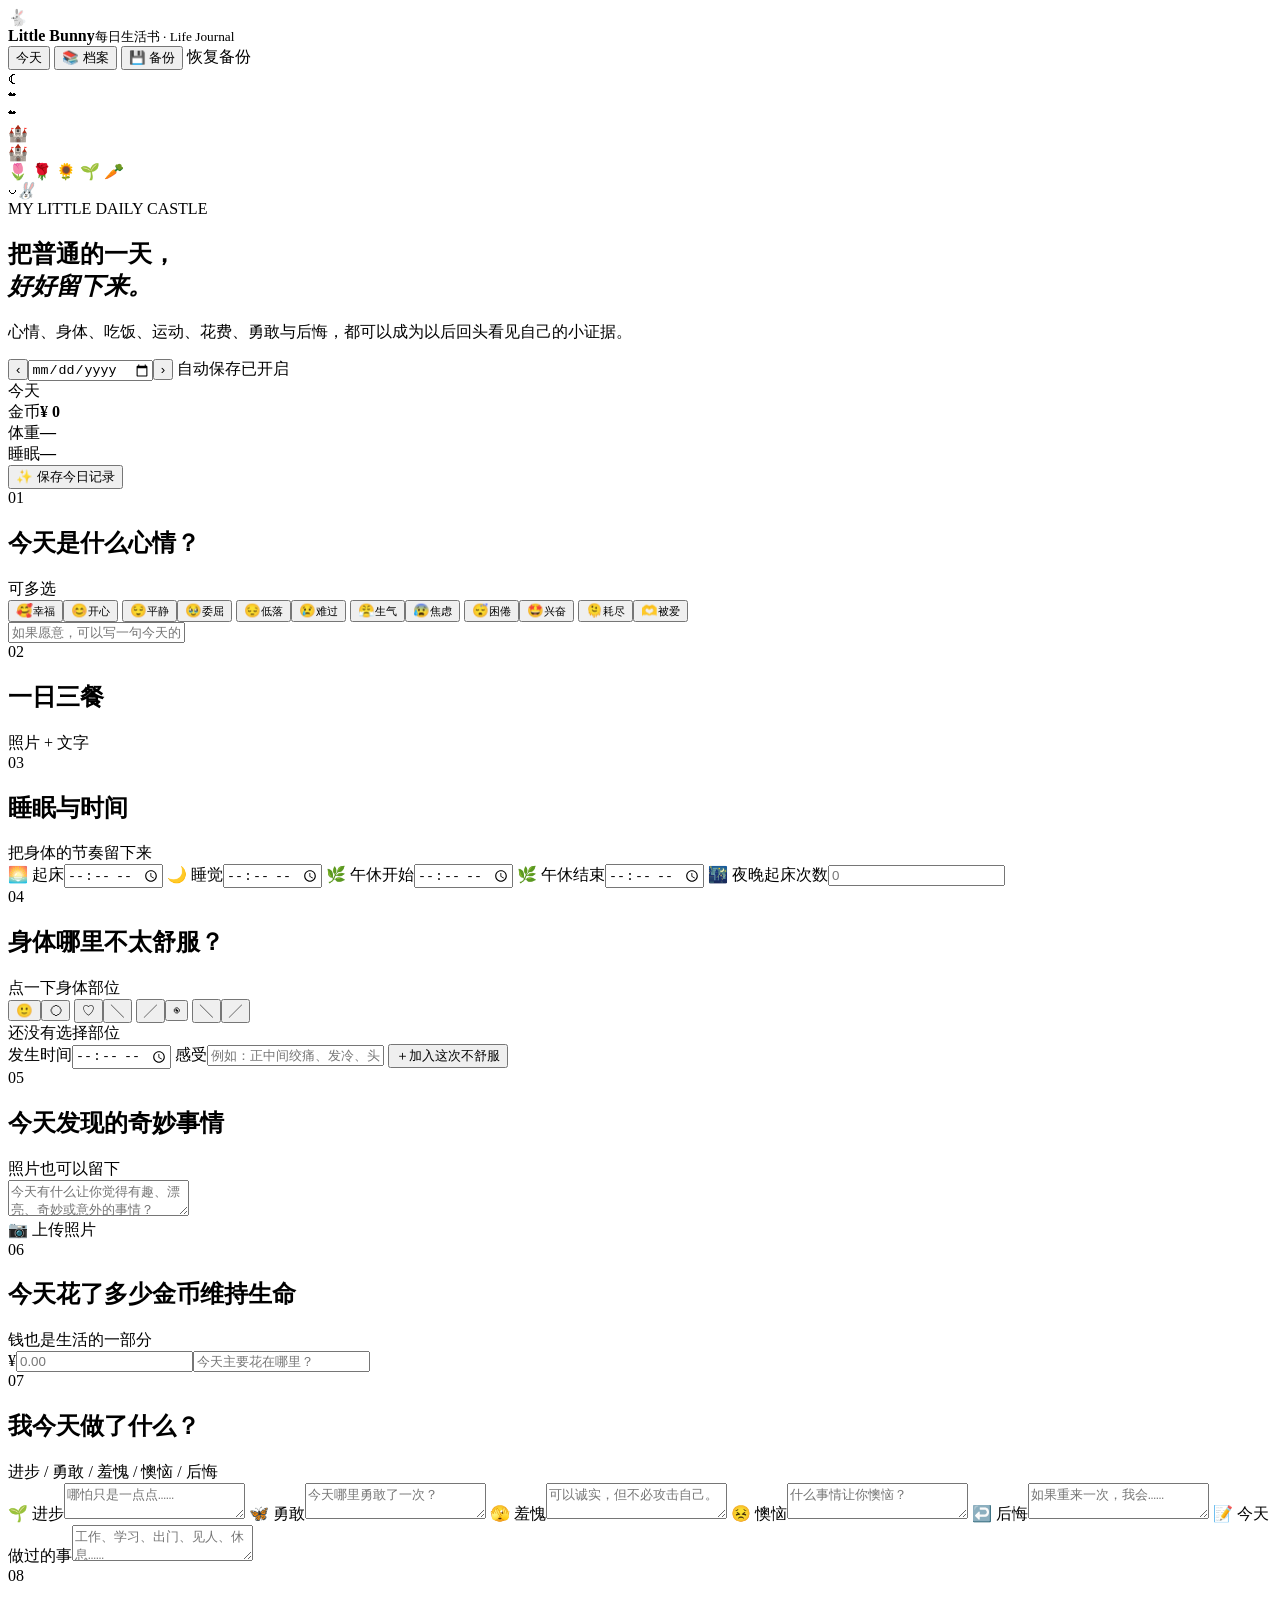
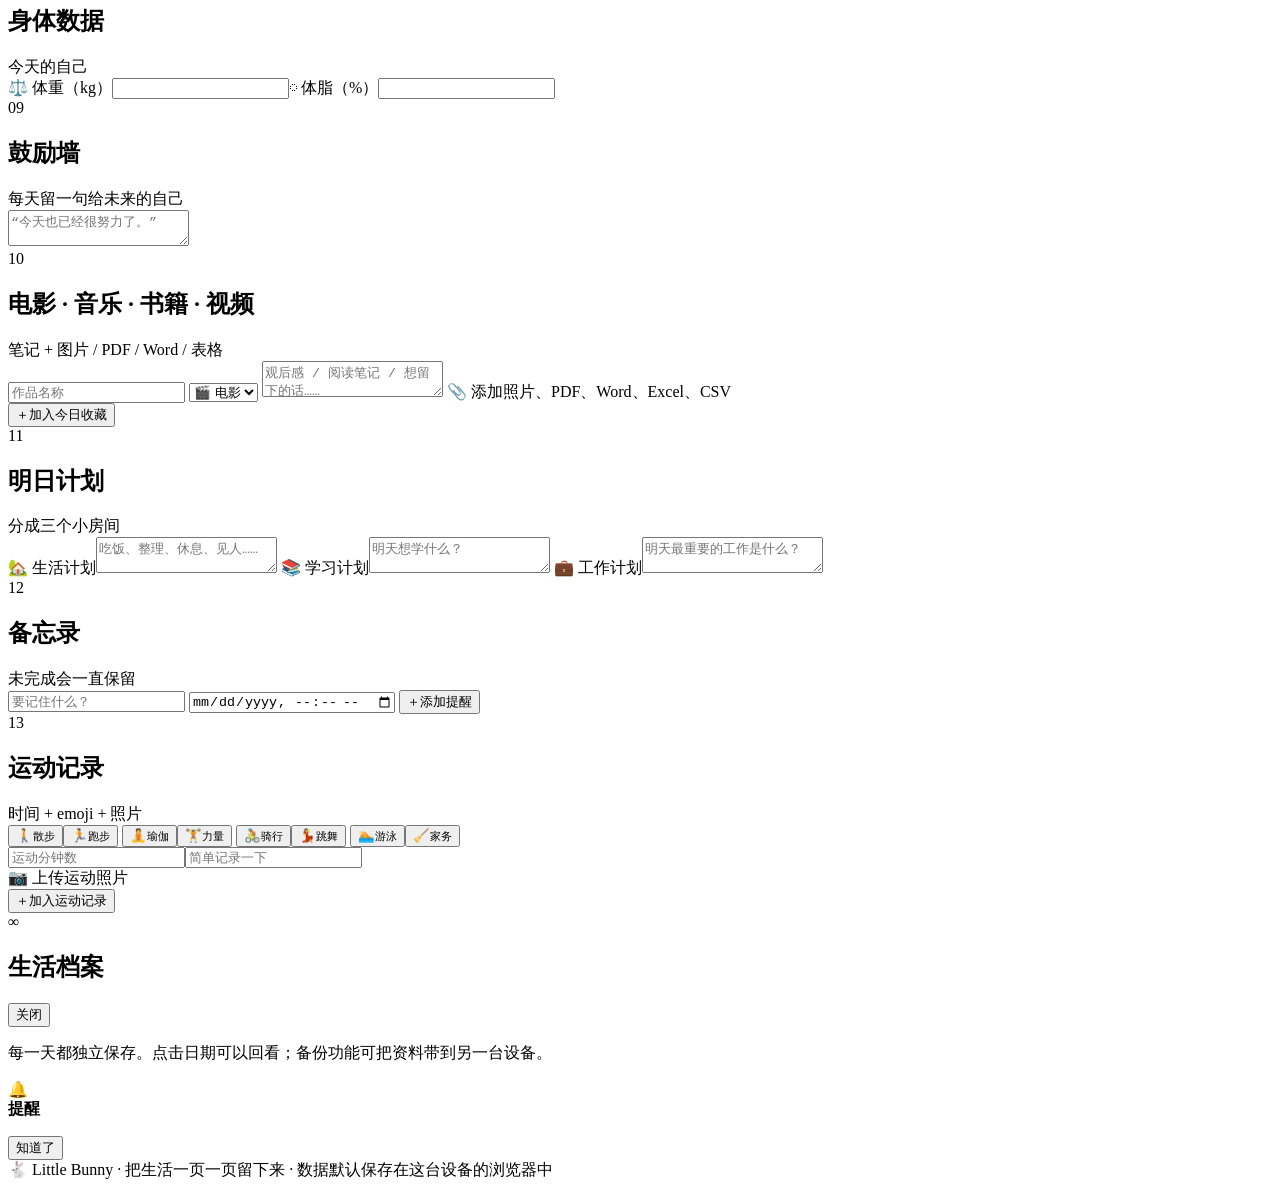
==== commit bcfa737b: "Rename index(1).html to index.html" ====
--- a/index.html
+++ b/index.html
@@ -2,201 +2,198 @@
 <html lang="zh-CN">
 <head>
   <meta charset="utf-8">
-  <meta name="viewport" content="width=device-width, initial-scale=1">
-  <meta name="theme-color" content="#8d7ab8">
-  <meta name="description" content="小兔子的魔法生活手册：日记、书影音、花园、工作小工具与网易云音乐。">
-  <title>Little Bunny's Home · 小兔子的魔法生活手册</title>
+  <meta name="viewport" content="width=device-width,initial-scale=1,viewport-fit=cover">
+  <meta name="theme-color" content="#fff9fb">
+  <meta name="description" content="Little Bunny · 每日生活记录与成长档案">
+  <title>Little Bunny · 每日生活书</title>
   <link rel="stylesheet" href="style.css">
 </head>
 <body>
-  <div class="sky-layer" aria-hidden="true">
-    <span class="star s1"></span><span class="star s2"></span><span class="star s3"></span>
-    <span class="star s4"></span><span class="star s5"></span><span class="star s6"></span>
-    <span class="cloud c1"></span><span class="cloud c2"></span>
-  </div>
-
+  <div class="stars" aria-hidden="true"></div>
   <header class="topbar">
-    <a class="brand" href="#home" aria-label="回到首页">
-      <span class="brand-bunny">🐇</span>
-      <span><b>Little Bunny</b><small>小兔子的魔法生活手册</small></span>
-    </a>
-    <nav>
-      <a href="#diary">日记</a>
-      <a href="#media">书影音</a>
-      <a href="#garden">花园</a>
-      <a href="#tools">小工具</a>
-      <a href="#music">听歌</a>
-    </nav>
-    <button id="themeBtn" class="icon-btn" title="昼夜模式">☼</button>
+    <div class="brand"><span class="brand-bunny">🐇</span><div><strong>Little Bunny</strong><small>每日生活书 · Life Journal</small></div></div>
+    <div class="top-actions">
+      <button id="todayBtn" class="soft-btn">今天</button>
+      <button id="archiveBtn" class="soft-btn">📚 档案</button>
+      <button id="backupBtn" class="soft-btn">💾 备份</button>
+      <label class="soft-btn file-btn">恢复备份<input id="restoreInput" type="file" accept=".json" hidden></label>
+    </div>
   </header>
 
   <main>
-    <section id="home" class="hero section">
-      <div class="hero-art">
-        <div class="hero-copy">
-          <p class="eyebrow">A tiny home for ordinary magic ✦</p>
-          <h1>欢迎来到<br><em>小兔子的家</em></h1>
-          <p class="lead">听歌、读书、种花、做饭、散步，<br>把每一个普通的日子过成自己的童话。</p>
-          <div class="hero-meta">
-            <div><span id="cnDate">—</span><strong id="cnTime">--:--</strong></div>
-            <div class="weather"><span id="weatherIcon">☁️</span><span id="weatherText">杭州天气加载中…</span></div>
-          </div>
+    <section class="hero card">
+      <div class="castle-scene">
+        <div class="moon">☾</div>
+        <div class="cloud c1">☁</div><div class="cloud c2">☁</div>
+        <div class="castle">
+          <div class="tower t1">🏰</div><div class="tower t2">🏰</div>
+          <div class="garden">🌷 🌹 🌻 🌱 🥕</div>
         </div>
-
-        <div class="scene">
-          <div class="moon"></div>
-          <div class="hill h1"></div><div class="hill h2"></div>
-          <div class="fairy-castle" aria-hidden="true">
-  <div class="castle-tower ct1"><span></span></div><div class="castle-tower ct2"><span></span></div><div class="castle-tower ct3"><span></span></div>
-  <div class="castle-house"><i class="castle-door"></i><i class="castle-win cw1"></i><i class="castle-win cw2"></i><i class="castle-win cw3"></i></div>
-</div>
-<div class="room-glow"><span>📚</span><span>🏮</span><span>🍳</span><span>🛏️</span></div>
-          <div id="heroBunny" class="bunny bunny-hero" data-state="read" aria-label="会做日常生活的白色小兔子">
-            <span class="ear ear-l"></span><span class="ear ear-r"></span>
-            <span class="head"><i class="eye eye-l"></i><i class="eye eye-r"></i><i class="nose"></i><i class="cheek cheek-l"></i><i class="cheek cheek-r"></i></span>
-            <span class="body"></span><span class="paw paw-l"></span><span class="paw paw-r"></span>
-            <span class="foot foot-l"></span><span class="foot foot-r"></span>
-            <span class="prop prop-book">📖</span>
-            <span class="prop prop-cup">☕</span>
-            <span class="prop prop-water">💧</span>
-          </div>
-          <div class="garden-silhouette"><span>🌷</span><span>🌿</span><span>🥕</span><span>🌻</span><span>🌸</span><span>🌼</span></div>
-          <div class="firefly f1">✦</div><div class="firefly f2">✧</div><div class="firefly f3">✦</div>
-        </div>
+        <div class="bunny"><span>◡</span><i>🐰</i></div>
       </div>
-
-      <div class="daily-card glass">
-        <div>
-          <span class="status-dot"></span>
-          <span id="bunnyStatus">兔兔正在读书</span>
-        </div>
-        <p id="bunnyThought">“今天也要留一点时间给喜欢的事情。”</p>
-        <div class="routine">
-          <span class="routine-item active">🌅 起床</span>
-          <span class="routine-item">🌱 照顾花园</span>
-          <span class="routine-item">🍳 做饭</span>
-          <span class="routine-item">📖 读书</span>
-          <span class="routine-item">🚶 散步</span>
-          <span class="routine-item">🌙 睡觉</span>
+      <div class="hero-copy">
+        <div class="eyebrow">MY LITTLE DAILY CASTLE</div>
+        <h1>把普通的一天，<br><em>好好留下来。</em></h1>
+        <p>心情、身体、吃饭、运动、花费、勇敢与后悔，都可以成为以后回头看见自己的小证据。</p>
+        <div class="date-nav">
+          <button id="prevDay">‹</button><input id="datePicker" type="date"><button id="nextDay">›</button>
+          <span id="saveState" class="save-state">自动保存已开启</span>
         </div>
       </div>
     </section>
 
-    <section id="diary" class="section">
-      <div class="section-heading">
-        <div><span class="section-kicker">01 · LITTLE MOMENTS</span><h2>日记 · 手掌</h2><p>把生活轻轻摊开，留下今天的光。</p></div>
-        <button class="text-btn" onclick="addDiary()">＋ 写一页日记</button>
-      </div>
-      <div class="diary-grid">
-        <article class="photo-wall glass">
-          <div class="photo p1"><div>☁️🌿</div><span>窗边的下午</span></div>
-          <div class="photo p2"><div>🥕🐇</div><span>收获胡萝卜</span></div>
-          <div class="photo p3"><div>📖☕</div><span>读书时间</span></div>
-          <div class="photo p4"><div>🍳🌷</div><span>今天做了饭</span></div>
-          <div class="photo p5"><div>🌻🎧</div><span>花园里的歌</span></div>
-          <div class="photo p6"><div>🌙🛏️</div><span>晚安</span></div>
-        </article>
-        <div id="diaryList" class="timeline"></div>
-      </div>
+    <section class="quick card">
+      <div><span class="q-label">今天</span><strong id="dateText"></strong></div>
+      <div class="quick-stat"><span>金币</span><b id="coinSummary">¥ 0</b></div>
+      <div class="quick-stat"><span>体重</span><b id="weightSummary">—</b></div>
+      <div class="quick-stat"><span>睡眠</span><b id="sleepSummary">—</b></div>
+      <button id="saveBtn" class="primary">✨ 保存今日记录</button>
     </section>
 
-    <section id="media" class="section">
-      <div class="section-heading">
-        <div><span class="section-kicker">02 · STORIES I LOVE</span><h2>书影音 · 记录</h2><p>喜欢的故事，会在生活里留下小小的光。</p></div>
-      </div>
-      <div class="media-grid">
-        <article class="media-card glass">
-          <span class="tag">READING</span><div class="cover book-cover">📚</div>
-          <h3>《人间值得》</h3><p>正在读 · 68%</p><div class="progress"><i style="width:68%"></i></div>
-          <button class="soft-btn">打开书架</button>
-        </article>
-        <article class="media-card glass">
-          <span class="tag">WATCHING</span><div class="cover movie-cover">🎬</div>
-          <h3>最近看的电影</h3><p>把喜欢的镜头存下来。</p><div class="rating">★★★★★ <b>8.6</b></div>
-          <button class="soft-btn">我的片单</button>
-        </article>
-        <article class="media-card glass">
-          <span class="tag">LISTENING</span><div class="cover music-cover">🎵</div>
-          <h3>今天的歌</h3><p>适合黄昏散步的旋律。</p><div class="wave"><i></i><i></i><i></i><i></i><i></i><i></i><i></i></div>
-          <button class="soft-btn" onclick="document.querySelector('#music').scrollIntoView({behavior:'smooth'})">去听歌</button>
-        </article>
-      </div>
+    <div id="journal" class="grid">
+
+      <section class="card section">
+        <div class="section-head"><div><span class="num">01</span><h2>今天是什么心情？</h2></div><span>可多选</span></div>
+        <div id="moodGrid" class="emoji-grid">
+          <button data-mood="🥰">🥰<small>幸福</small></button><button data-mood="😊">😊<small>开心</small></button>
+          <button data-mood="😌">😌<small>平静</small></button><button data-mood="🥹">🥹<small>委屈</small></button>
+          <button data-mood="😔">😔<small>低落</small></button><button data-mood="😢">😢<small>难过</small></button>
+          <button data-mood="😤">😤<small>生气</small></button><button data-mood="😰">😰<small>焦虑</small></button>
+          <button data-mood="😴">😴<small>困倦</small></button><button data-mood="🤩">🤩<small>兴奋</small></button>
+          <button data-mood="🫠">🫠<small>耗尽</small></button><button data-mood="🫶">🫶<small>被爱</small></button>
+        </div>
+        <input id="moodNote" class="input" placeholder="如果愿意，可以写一句今天的心情……">
+      </section>
+
+      <section class="card section">
+        <div class="section-head"><div><span class="num">02</span><h2>一日三餐</h2></div><span>照片 + 文字</span></div>
+        <div id="mealCards" class="meal-grid"></div>
+      </section>
+
+      <section class="card section">
+        <div class="section-head"><div><span class="num">03</span><h2>睡眠与时间</h2></div><span>把身体的节奏留下来</span></div>
+        <div class="time-grid">
+          <label>🌅 起床<input id="wakeTime" type="time"></label>
+          <label>🌙 睡觉<input id="sleepTime" type="time"></label>
+          <label>🌿 午休开始<input id="napStart" type="time"></label>
+          <label>🌿 午休结束<input id="napEnd" type="time"></label>
+          <label>🌃 夜晚起床次数<input id="nightWake" type="number" min="0" step="1" placeholder="0"></label>
+        </div>
+      </section>
+
+      <section class="card section">
+        <div class="section-head"><div><span class="num">04</span><h2>身体哪里不太舒服？</h2></div><span>点一下身体部位</span></div>
+        <div class="body-log">
+          <div class="body-map" id="bodyMap">
+            <button data-part="头/脸" class="head">🙂</button><button data-part="喉咙" class="throat">◯</button>
+            <button data-part="胸口" class="chest">♡</button><button data-part="左臂" class="arm la">╲</button>
+            <button data-part="右臂" class="arm ra">╱</button><button data-part="腹部" class="belly">◉</button>
+            <button data-part="左腿" class="leg ll">╲</button><button data-part="右腿" class="leg rl">╱</button>
+          </div>
+          <div class="body-form">
+            <div class="selected-part" id="selectedPart">还没有选择部位</div>
+            <label>发生时间<input id="bodyTime" type="time"></label>
+            <label>感受<input id="bodyText" class="input" placeholder="例如：正中间绞痛、发冷、头晕……"></label>
+            <button id="addBodyLog" class="secondary">＋加入这次不舒服</button>
+            <div id="bodyLogs" class="log-list"></div>
+          </div>
+        </div>
+      </section>
+
+      <section class="card section">
+        <div class="section-head"><div><span class="num">05</span><h2>今天发现的奇妙事情</h2></div><span>照片也可以留下</span></div>
+        <textarea id="wonderText" class="textarea" placeholder="今天有什么让你觉得有趣、漂亮、奇妙或意外的事情？"></textarea>
+        <div class="upload-row"><label class="upload"><span>📷 上传照片</span><input id="wonderFiles" type="file" accept="image/*" multiple hidden></label><div id="wonderPreview" class="thumbs"></div></div>
+      </section>
+
+      <section class="card section">
+        <div class="section-head"><div><span class="num">06</span><h2>今天花了多少金币维持生命</h2></div><span>钱也是生活的一部分</span></div>
+        <div class="money-row"><span>¥</span><input id="money" type="number" min="0" step="0.01" placeholder="0.00"><input id="moneyNote" class="input" placeholder="今天主要花在哪里？"></div>
+      </section>
+
+      <section class="card section wide">
+        <div class="section-head"><div><span class="num">07</span><h2>我今天做了什么？</h2></div><span>进步 / 勇敢 / 羞愧 / 懊恼 / 后悔</span></div>
+        <div class="reflection-grid">
+          <label><span>🌱 进步</span><textarea id="progress" class="textarea" placeholder="哪怕只是一点点……"></textarea></label>
+          <label><span>🦋 勇敢</span><textarea id="brave" class="textarea" placeholder="今天哪里勇敢了一次？"></textarea></label>
+          <label><span>🫣 羞愧</span><textarea id="ashamed" class="textarea" placeholder="可以诚实，但不必攻击自己。"></textarea></label>
+          <label><span>😣 懊恼</span><textarea id="annoyed" class="textarea" placeholder="什么事情让你懊恼？"></textarea></label>
+          <label><span>↩️ 后悔</span><textarea id="regret" class="textarea" placeholder="如果重来一次，我会……"></textarea></label>
+          <label><span>📝 今天做过的事</span><textarea id="doneThings" class="textarea" placeholder="工作、学习、出门、见人、休息……"></textarea></label>
+        </div>
+      </section>
+
+      <section class="card section">
+        <div class="section-head"><div><span class="num">08</span><h2>身体数据</h2></div><span>今天的自己</span></div>
+        <div class="metrics"><label>⚖️ 体重（kg）<input id="weight" type="number" step="0.1" min="0"></label><label>◌ 体脂（%）<input id="bodyFat" type="number" step="0.1" min="0"></label></div>
+      </section>
+
+      <section class="card section">
+        <div class="section-head"><div><span class="num">09</span><h2>鼓励墙</h2></div><span>每天留一句给未来的自己</span></div>
+        <textarea id="encouragement" class="textarea quote" placeholder="“今天也已经很努力了。”"></textarea>
+        <div id="quoteHistory" class="quote-history"></div>
+      </section>
+
+      <section class="card section wide">
+        <div class="section-head"><div><span class="num">10</span><h2>电影 · 音乐 · 书籍 · 视频</h2></div><span>笔记 + 图片 / PDF / Word / 表格</span></div>
+        <div class="media-form">
+          <input id="mediaTitle" class="input" placeholder="作品名称">
+          <select id="mediaType" class="input"><option>🎬 电影</option><option>🎵 音乐</option><option>📖 书籍</option><option>🎥 视频</option></select>
+          <textarea id="mediaNote" class="textarea" placeholder="观后感 / 阅读笔记 / 想留下的话……"></textarea>
+          <label class="upload"><span>📎 添加照片、PDF、Word、Excel、CSV</span><input id="mediaFiles" type="file" accept="image/*,.pdf,.doc,.docx,.xls,.xlsx,.csv" multiple hidden></label>
+          <div id="mediaSelected" class="file-list"></div>
+          <button id="addMedia" class="secondary">＋加入今日收藏</button>
+        </div>
+        <div id="mediaList" class="media-list"></div>
+      </section>
+
+      <section class="card section">
+        <div class="section-head"><div><span class="num">11</span><h2>明日计划</h2></div><span>分成三个小房间</span></div>
+        <label class="plan"><span>🏡 生活计划</span><textarea id="planLife" class="textarea" placeholder="吃饭、整理、休息、见人……"></textarea></label>
+        <label class="plan"><span>📚 学习计划</span><textarea id="planStudy" class="textarea" placeholder="明天想学什么？"></textarea></label>
+        <label class="plan"><span>💼 工作计划</span><textarea id="planWork" class="textarea" placeholder="明天最重要的工作是什么？"></textarea></label>
+      </section>
+
+      <section class="card section wide">
+        <div class="section-head"><div><span class="num">12</span><h2>备忘录</h2></div><span>未完成会一直保留</span></div>
+        <div class="memo-form">
+          <input id="memoText" class="input" placeholder="要记住什么？">
+          <input id="memoTime" type="datetime-local" class="input">
+          <button id="addMemo" class="primary">＋添加提醒</button>
+        </div>
+        <div id="memoList" class="memo-list"></div>
+      </section>
+
+      <section class="card section">
+        <div class="section-head"><div><span class="num">13</span><h2>运动记录</h2></div><span>时间 + emoji + 照片</span></div>
+        <div class="exercise-form">
+          <div class="exercise-types" id="exerciseTypes">
+            <button data-ex="🚶">🚶<small>散步</small></button><button data-ex="🏃">🏃<small>跑步</small></button>
+            <button data-ex="🧘">🧘<small>瑜伽</small></button><button data-ex="🏋️">🏋️<small>力量</small></button>
+            <button data-ex="🚴">🚴<small>骑行</small></button><button data-ex="💃">💃<small>跳舞</small></button>
+            <button data-ex="🏊">🏊<small>游泳</small></button><button data-ex="🧹">🧹<small>家务</small></button>
+          </div>
+          <div class="two-col"><input id="exerciseMinutes" type="number" min="1" placeholder="运动分钟数"><input id="exerciseText" class="input" placeholder="简单记录一下"></div>
+          <label class="upload"><span>📷 上传运动照片</span><input id="exerciseFiles" type="file" accept="image/*" multiple hidden></label>
+          <div id="exercisePreview" class="thumbs"></div>
+          <button id="addExercise" class="secondary">＋加入运动记录</button>
+        </div>
+        <div id="exerciseList" class="exercise-list"></div>
+      </section>
+    </div>
+
+    <section id="archivePanel" class="card archive-panel hidden">
+      <div class="section-head"><div><span class="num">∞</span><h2>生活档案</h2></div><button id="closeArchive" class="soft-btn">关闭</button></div>
+      <p class="muted">每一天都独立保存。点击日期可以回看；备份功能可把资料带到另一台设备。</p>
+      <div id="archiveList" class="archive-list"></div>
     </section>
 
-    <section id="garden" class="section">
-      <div class="section-heading">
-        <div><span class="section-kicker">03 · LITTLE GARDEN</span><h2>我的花园</h2><p>每天照顾一点点，花就会慢慢长大。</p></div>
-        <div class="garden-score">🌿 今日照料 <b id="gardenScore">0</b> / 7</div>
-      </div>
-      <div class="garden-wrap glass">
-        <div class="garden-scene">
-          <div class="sun"></div><div class="garden-fence"></div><div class="wind-line wl1">⌁</div><div class="wind-line wl2">⌁</div><div class="wind-line wl3">⌁</div>
-          <div class="garden-bunny bunny-small" id="gardenBunny">
-            <span class="ear ear-l"></span><span class="ear ear-r"></span><span class="head"><i class="eye eye-l"></i><i class="eye eye-r"></i><i class="nose"></i></span><span class="body"></span><span class="foot foot-l"></span><span class="foot foot-r"></span>
-          </div>
-          <div class="plants" id="plantScene"></div>
-        </div>
-        <div class="plant-list" id="plantList"></div>
-      </div>
-    </section>
-
-    <section id="tools" class="section">
-      <div class="section-heading">
-        <div><span class="section-kicker">04 · LITTLE DESK</span><h2>工作小工具</h2><p>让工作更轻一点，也给生活留一点空间。</p></div>
-      </div>
-      <div class="tools-grid">
-        <article class="tool glass">
-          <div class="tool-icon">☑️</div><h3>今日待办</h3>
-          <div class="todo-row"><input id="todoInput" placeholder="写下一件小事…" /><button onclick="addTodo()">＋</button></div>
-          <ul id="todoList"></ul>
-        </article>
-        <article class="tool glass">
-          <div class="tool-icon">🍅</div><h3>番茄钟</h3>
-          <div id="timer">25:00</div><div class="timer-actions"><button onclick="startTimer()">开始</button><button onclick="resetTimer()">重置</button></div>
-        </article>
-        <article class="tool glass">
-          <div class="tool-icon">🧮</div><h3>快速计算</h3>
-          <input id="calc" class="calc-input" placeholder="例如：120*0.85+35" />
-          <button class="soft-btn full" onclick="calculate()">计算</button>
-          <div id="calcResult" class="calc-result">—</div>
-        </article>
-        <article class="tool glass">
-          <div class="tool-icon">💴</div><h3>货币数字大写</h3>
-          <input id="moneyInput" class="calc-input" inputmode="decimal" placeholder="例如 123456.78">
-          <button class="soft-btn full" onclick="moneyUpper()">转换人民币大写</button>
-          <div id="moneyResult" class="money-result">—</div>
-        </article>
-      </div>
-    </section>
-
-    <section id="music" class="section">
-      <div class="section-heading">
-        <div><span class="section-kicker">05 · MUSIC ROOM</span><h2>点歌 · 网易云</h2><p>把喜欢的歌放进今天的空气里。</p></div>
-      </div>
-      <div class="music-room glass">
-        <div class="record"><div class="record-hole"></div></div>
-        <div class="music-info">
-          <span class="tag">NOW PLAYING</span>
-          <h3 id="trackTitle">我的网易云歌单</h3>
-          <p id="trackArtist">点击下面的按钮打开你的歌单</p>
-          <div class="player-actions">
-            <button onclick="prevTrack()">◀</button><button class="play-btn" onclick="toggleAudio()">▶</button><button onclick="nextTrack()">▶</button>
-          </div>
-          <a id="neteaseLink" class="netease-btn" href="https://music.163.com/" target="_blank" rel="noopener">打开网易云歌单 ↗</a>
-          <small class="hint">把 script.js 顶部的 NETEASE_PLAYLIST_URL 换成你的歌单地址即可。</small>
-        </div>
-        <div class="playlist" id="playlist"></div>
-      </div>
-    </section>
+    <div id="reminderToast" class="reminder hidden">
+      <div>🔔</div><div><strong id="reminderTitle">提醒</strong><p id="reminderBody"></p></div><button id="dismissReminder">知道了</button>
+    </div>
   </main>
 
-  <footer>
-    <div>🐇 <b>Little Bunny's Home</b> · 日出而作，日入而息。</div>
-    <div>Made with little bits of magic ✦ <span id="year"></span></div>
-  </footer>
-
-  <audio id="bgAudio" loop preload="none"></audio>
-  <div id="toast" role="status" aria-live="polite"></div>
+  <footer>🐇 Little Bunny · 把生活一页一页留下来 · 数据默认保存在这台设备的浏览器中</footer>
   <script src="script.js"></script>
 </body>
 </html>
